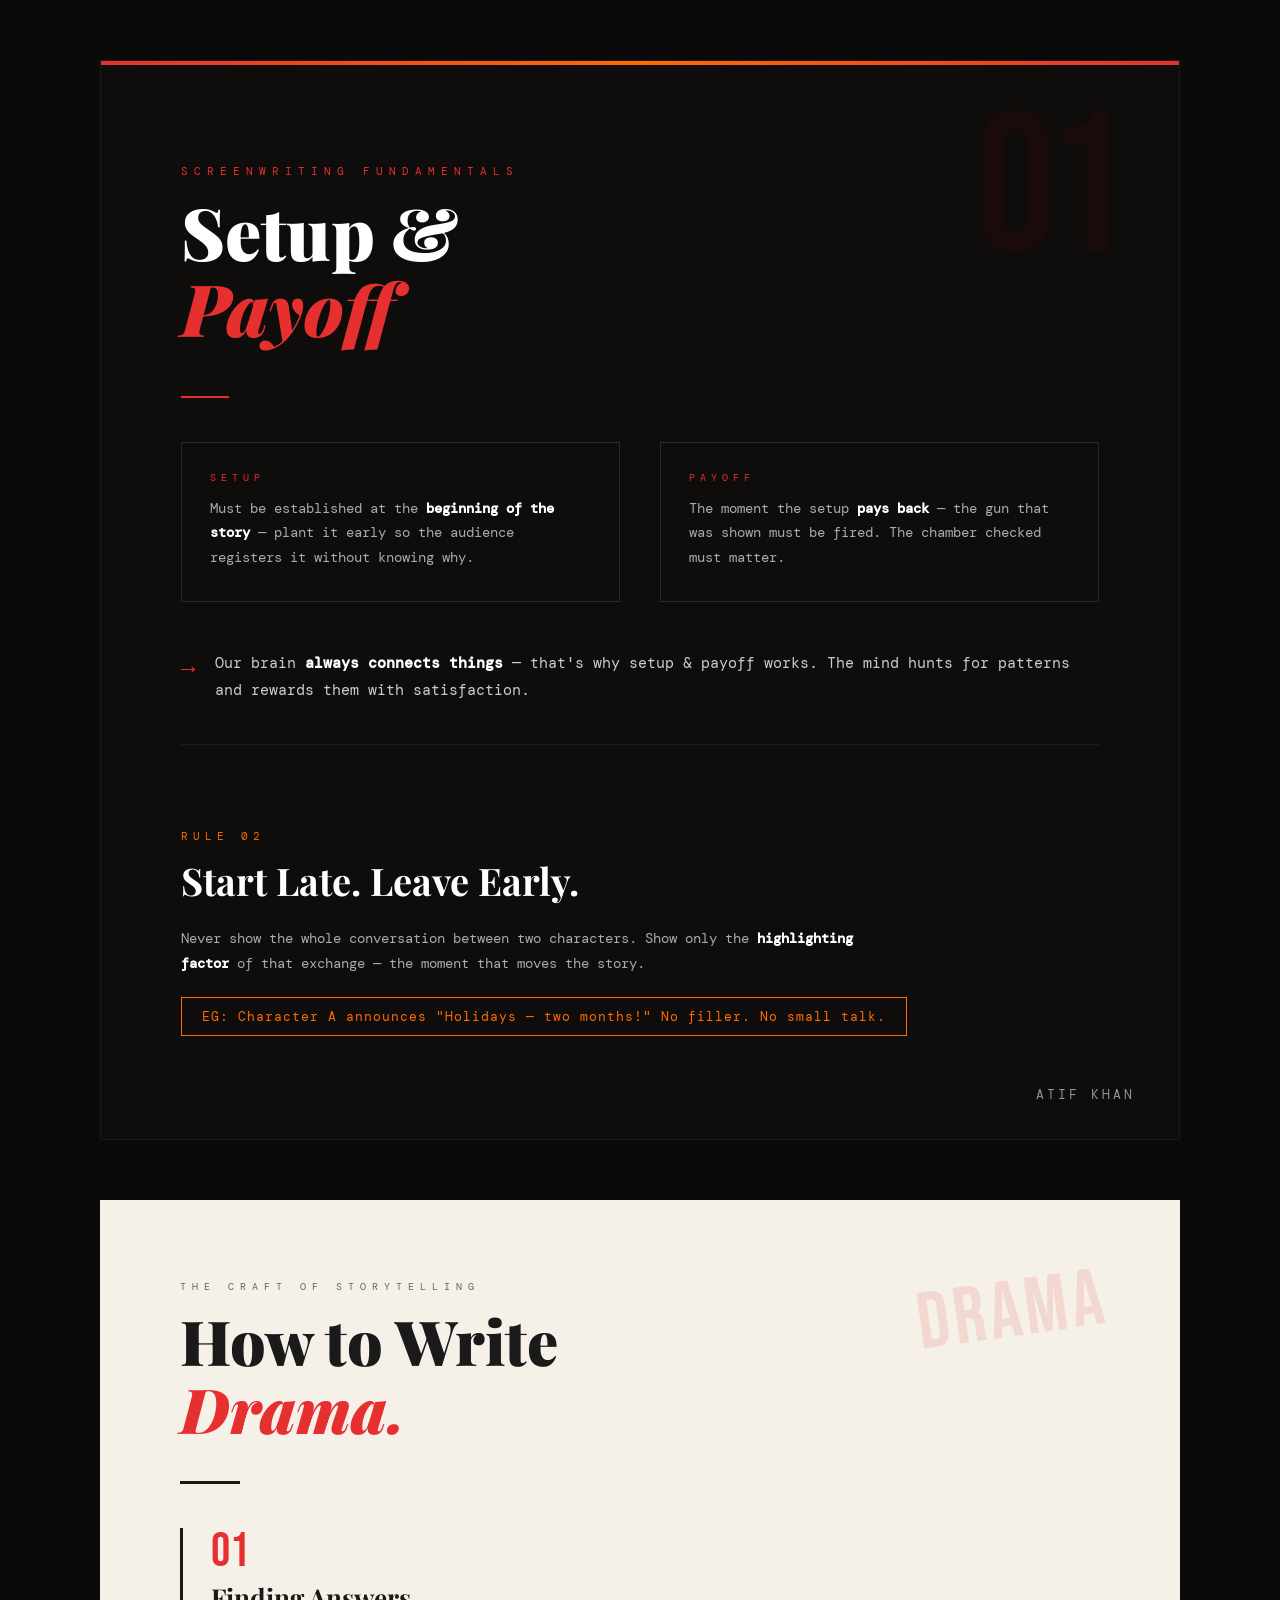
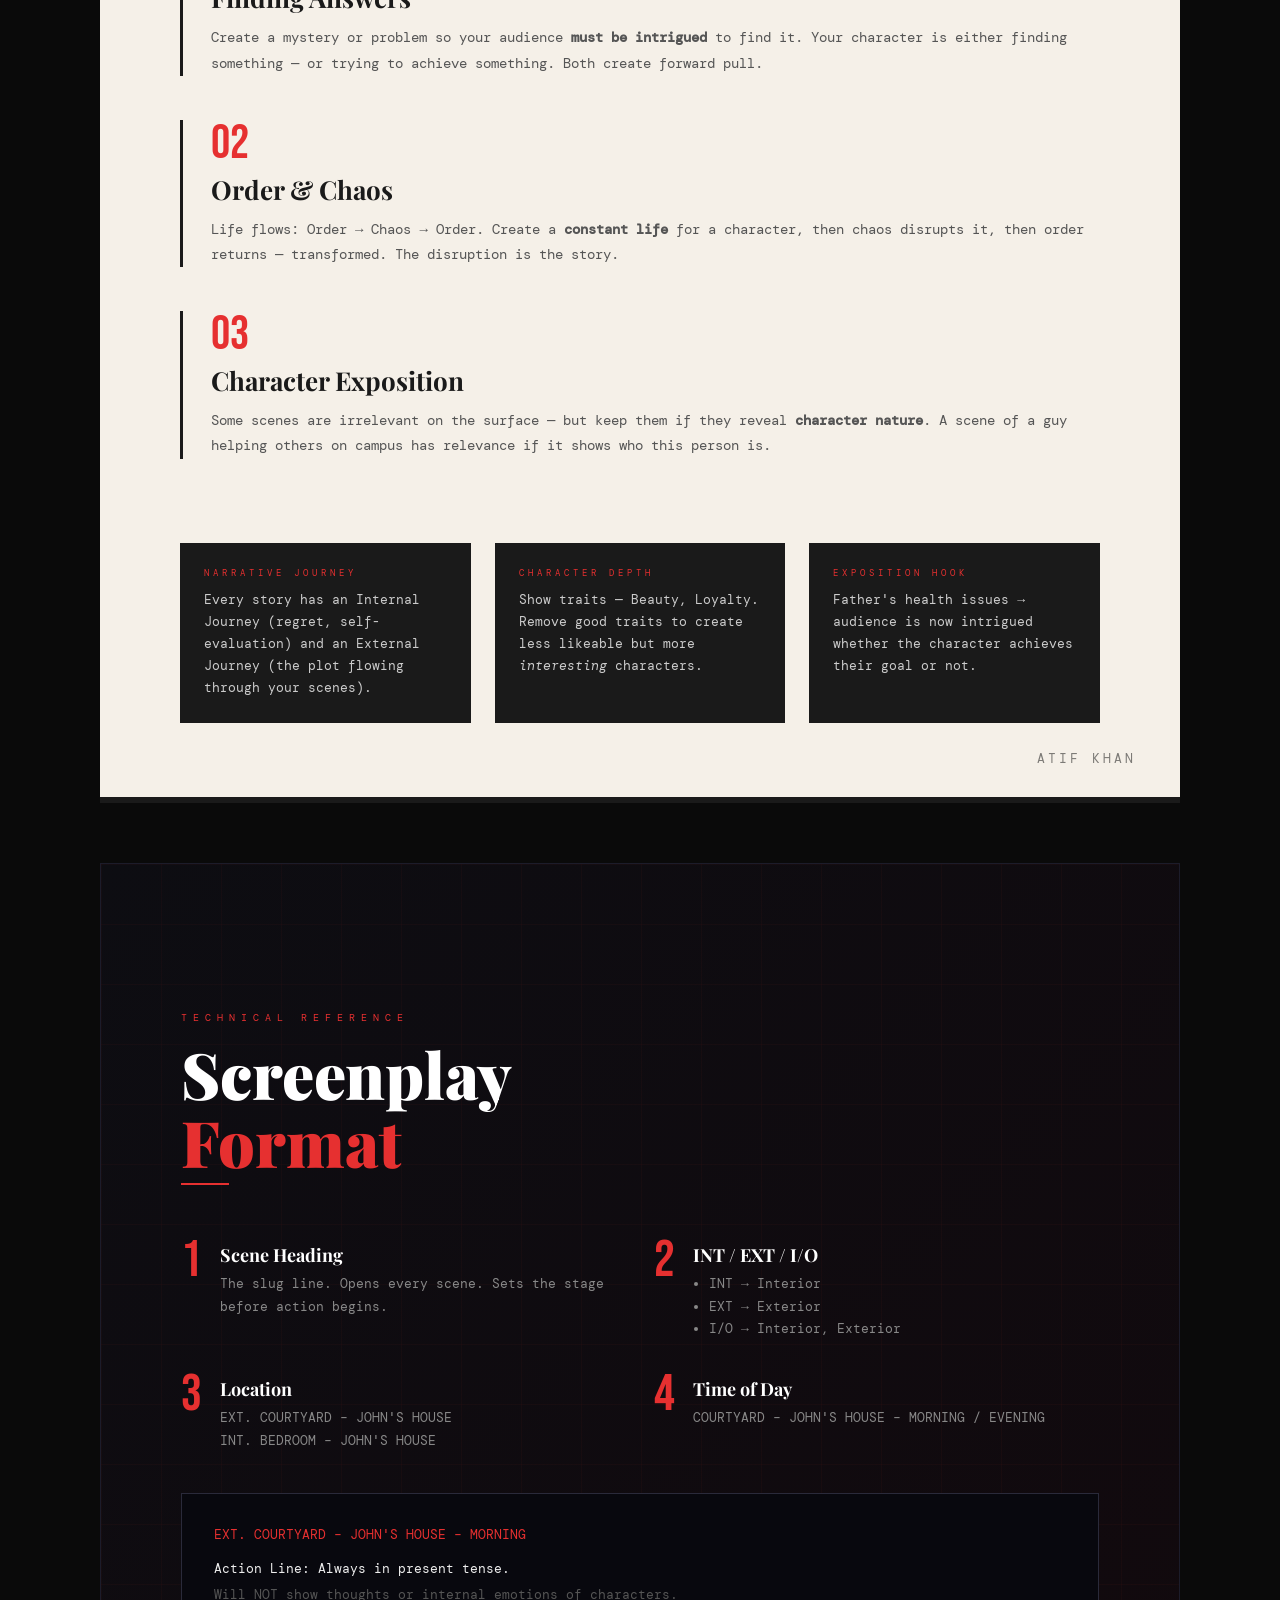
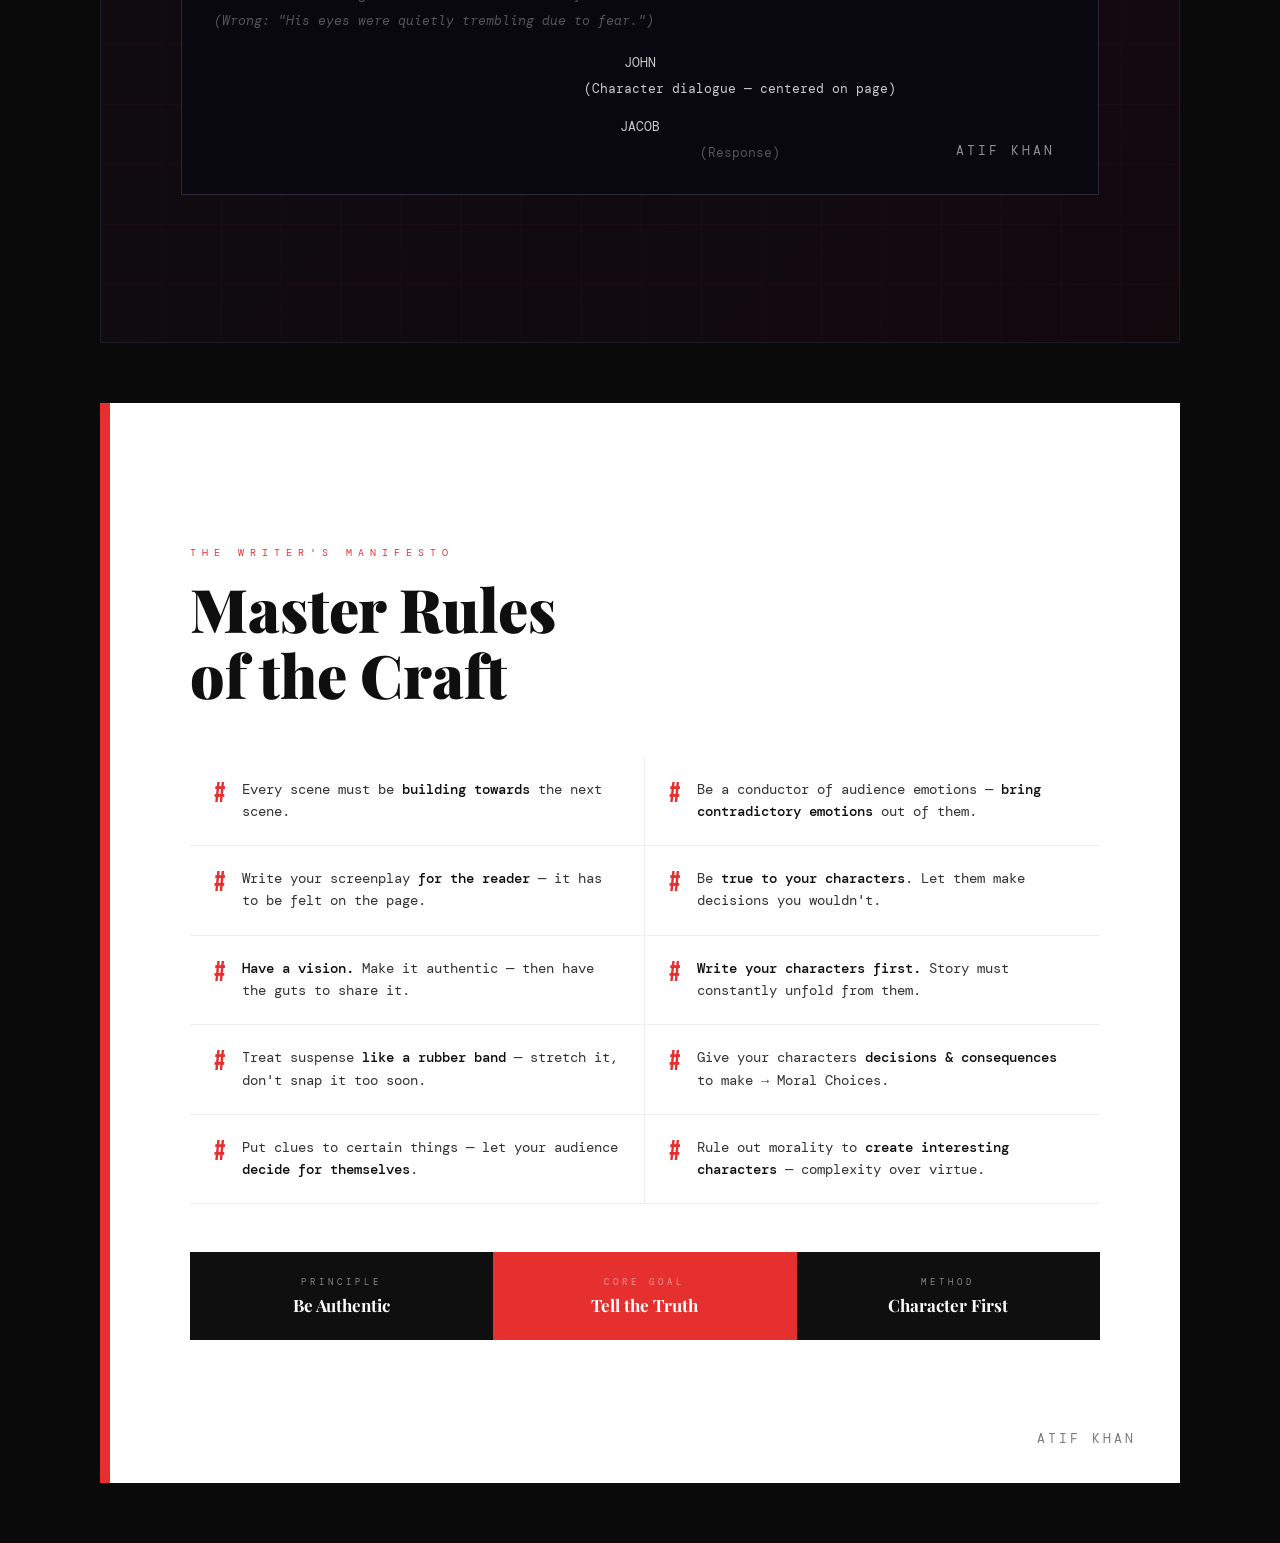
==== index.html @ 50f9d644 "storytellingnotes" ====
<!DOCTYPE html>
<html lang="en">
<head>
<meta charset="UTF-8">
<meta name="viewport" content="width=device-width, initial-scale=1.0">
<title>Screenplay Notes newone</title>
<link href="https://fonts.googleapis.com/css2?family=Playfair+Display:ital,wght@0,700;0,900;1,700&family=DM+Mono:wght@300;400;500&family=Bebas+Neue&display=swap" rel="stylesheet">
<style>
  * { margin: 0; padding: 0; box-sizing: border-box; }

  body {
    background: #0a0a0a;
    display: flex;
    flex-direction: column;
    align-items: center;
    gap: 60px;
    padding: 60px 20px;
    font-family: 'DM Mono', monospace;
  }

  /* ── CARD BASE ── */
  .card {
    width: 1080px;
    min-height: 1080px;
    position: relative;
    overflow: hidden;
    display: flex;
    flex-direction: column;
    justify-content: center;
  }

  /* ── WATERMARK ── */
  .watermark {
    position: absolute;
    bottom: 36px;
    right: 44px;
    font-family: 'DM Mono', monospace;
    font-size: 13px;
    letter-spacing: 3px;
    text-transform: uppercase;
    opacity: 0.55;
    color: #fff;
  }

  /* ════════════════════════
     CARD 1 — SETUP & PAYOFF
  ════════════════════════ */
  .card1 {
    background: #0f0c0c;
    border: 1px solid #1a1a1a;
    padding: 80px;
  }

  .card1::before {
    content: '';
    position: absolute;
    top: 0; left: 0; right: 0;
    height: 4px;
    background: linear-gradient(90deg, #e63030, #ff6b00, #e63030);
  }

  .card1 .big-num {
    font-family: 'Bebas Neue', sans-serif;
    font-size: 200px;
    line-height: 1;
    color: #1a0a0a;
    position: absolute;
    top: 30px; right: 60px;
    letter-spacing: -8px;
    user-select: none;
  }

  .card1 .label {
    font-family: 'DM Mono', monospace;
    font-size: 11px;
    letter-spacing: 6px;
    text-transform: uppercase;
    color: #e63030;
    margin-bottom: 16px;
  }

  .card1 h1 {
    font-family: 'Playfair Display', serif;
    font-size: 72px;
    font-weight: 900;
    color: #fff;
    line-height: 1.05;
    margin-bottom: 50px;
  }

  .card1 h1 span { color: #e63030; font-style: italic; }

  .divider {
    width: 48px;
    height: 2px;
    background: #e63030;
    margin-bottom: 44px;
  }

  .two-col {
    display: grid;
    grid-template-columns: 1fr 1fr;
    gap: 40px;
    margin-bottom: 48px;
  }

  .box {
    border: 1px solid #2a2a2a;
    padding: 28px 28px 32px;
    position: relative;
  }

  .box .box-label {
    font-size: 10px;
    letter-spacing: 5px;
    text-transform: uppercase;
    color: #e63030;
    margin-bottom: 12px;
  }

  .box p {
    font-size: 14px;
    line-height: 1.75;
    color: #aaa;
  }

  .rule {
    border: none;
    border-top: 1px solid #1e1e1e;
    margin: 40px 0;
  }

  .insight {
    display: flex;
    align-items: flex-start;
    gap: 20px;
  }

  .insight .arrow {
    font-size: 24px;
    color: #e63030;
    margin-top: 2px;
    flex-shrink: 0;
  }

  .insight p {
    font-size: 15px;
    line-height: 1.8;
    color: #ccc;
  }

  .insight p strong { color: #fff; }

  /* sub-rule: start late / leave early */
  .card1 .sub-rule {
    margin-top: 44px;
  }

  .card1 .sub-rule .label2 {
    font-family: 'DM Mono', monospace;
    font-size: 11px;
    letter-spacing: 5px;
    text-transform: uppercase;
    color: #ff6b00;
    margin-bottom: 12px;
  }

  .card1 .sub-rule h2 {
    font-family: 'Playfair Display', serif;
    font-size: 38px;
    font-weight: 700;
    color: #fff;
    margin-bottom: 20px;
  }

  .card1 .sub-rule p {
    font-size: 14px;
    line-height: 1.8;
    color: #aaa;
    max-width: 720px;
  }

  .card1 .example-tag {
    display: inline-block;
    margin-top: 20px;
    padding: 10px 20px;
    border: 1px solid #ff6b00;
    font-size: 13px;
    color: #ff6b00;
    letter-spacing: 1px;
  }

  /* ════════════════════════
     CARD 2 — HOW TO WRITE DRAMA
  ════════════════════════ */
  .card2 {
    background: #f5f0e8;
    padding: 80px;
  }

  .card2::after {
    content: '';
    position: absolute;
    bottom: 0; left: 0;
    width: 100%;
    height: 6px;
    background: #1a1a1a;
  }

  .card2 .stamp {
    position: absolute;
    top: 64px; right: 72px;
    font-family: 'Bebas Neue', sans-serif;
    font-size: 80px;
    color: #e63030;
    opacity: 0.12;
    letter-spacing: 4px;
    transform: rotate(-8deg);
    user-select: none;
  }

  .card2 .label {
    font-family: 'DM Mono', monospace;
    font-size: 10px;
    letter-spacing: 6px;
    text-transform: uppercase;
    color: #666;
    margin-bottom: 14px;
  }

  .card2 h1 {
    font-family: 'Playfair Display', serif;
    font-size: 62px;
    font-weight: 900;
    color: #1a1a1a;
    line-height: 1.1;
    margin-bottom: 10px;
  }

  .card2 h1 em { color: #e63030; }

  .card2 .divider2 {
    width: 60px;
    height: 3px;
    background: #1a1a1a;
    margin: 28px 0 44px;
  }

  .method-block {
    margin-bottom: 44px;
    padding-left: 28px;
    border-left: 3px solid #1a1a1a;
  }

  .method-block .num {
    font-family: 'Bebas Neue', sans-serif;
    font-size: 48px;
    color: #e63030;
    line-height: 1;
    margin-bottom: 4px;
  }

  .method-block h3 {
    font-family: 'Playfair Display', serif;
    font-size: 26px;
    font-weight: 700;
    color: #1a1a1a;
    margin-bottom: 10px;
  }

  .method-block p {
    font-size: 14px;
    line-height: 1.8;
    color: #555;
  }

  .three-grid {
    display: grid;
    grid-template-columns: 1fr 1fr 1fr;
    gap: 24px;
    margin-top: 40px;
  }

  .mini-card {
    background: #1a1a1a;
    padding: 24px;
    color: #fff;
  }

  .mini-card .mc-label {
    font-size: 9px;
    letter-spacing: 4px;
    color: #e63030;
    text-transform: uppercase;
    margin-bottom: 10px;
  }

  .mini-card p {
    font-size: 13px;
    line-height: 1.7;
    color: #ccc;
  }

  .card2 .watermark { color: #1a1a1a; }

  /* ════════════════════════
     CARD 3 — SCREENPLAY FORMAT
  ════════════════════════ */
  .card3 {
    background: linear-gradient(135deg, #0d0d12 0%, #12090d 100%);
    padding: 80px;
    border: 1px solid #1c1c2a;
  }

  .card3 .grid-bg {
    position: absolute;
    inset: 0;
    background-image:
      linear-gradient(rgba(230,48,48,0.04) 1px, transparent 1px),
      linear-gradient(90deg, rgba(230,48,48,0.04) 1px, transparent 1px);
    background-size: 60px 60px;
  }

  .card3 .content { position: relative; z-index: 1; }

  .card3 .label {
    font-size: 10px;
    letter-spacing: 6px;
    color: #e63030;
    text-transform: uppercase;
    margin-bottom: 16px;
  }

  .card3 h1 {
    font-family: 'Playfair Display', serif;
    font-size: 64px;
    font-weight: 900;
    color: #fff;
    line-height: 1.05;
    margin-bottom: 8px;
  }

  .card3 h1 span { color: #e63030; }

  .card3 .divider { margin-bottom: 50px; }

  .format-row {
    display: grid;
    grid-template-columns: 1fr 1fr;
    gap: 28px;
    margin-bottom: 28px;
  }

  .format-item {
    display: flex;
    gap: 18px;
    align-items: flex-start;
  }

  .fi-num {
    font-family: 'Bebas Neue', sans-serif;
    font-size: 52px;
    color: #e63030;
    line-height: 1;
    flex-shrink: 0;
  }

  .fi-body h4 {
    font-family: 'Playfair Display', serif;
    font-size: 18px;
    font-weight: 700;
    color: #fff;
    margin-bottom: 6px;
    margin-top: 8px;
  }

  .fi-body p, .fi-body ul {
    font-size: 13px;
    line-height: 1.75;
    color: #888;
  }

  .fi-body ul { padding-left: 16px; }

  .terminal-box {
    margin-top: 40px;
    border: 1px solid #2a2a3a;
    background: #08080e;
    padding: 28px 32px;
    font-family: 'DM Mono', monospace;
    font-size: 13px;
    color: #888;
    line-height: 2;
  }

  .terminal-box .t-red { color: #e63030; }
  .terminal-box .t-white { color: #eee; }
  .terminal-box .t-center { text-align: center; color: #ccc; }
  .terminal-box .t-indent { padding-left: 120px; }

  /* ════════════════════════
     CARD 4 — MASTER RULES
  ════════════════════════ */
  .card4 {
    background: #fff;
    padding: 80px;
    border-left: 10px solid #e63030;
  }

  .card4 .label {
    font-size: 10px;
    letter-spacing: 6px;
    color: #e63030;
    text-transform: uppercase;
    margin-bottom: 16px;
  }

  .card4 h1 {
    font-family: 'Playfair Display', serif;
    font-size: 60px;
    font-weight: 900;
    color: #0f0f0f;
    line-height: 1.1;
    margin-bottom: 50px;
  }

  .rule-list {
    display: grid;
    grid-template-columns: 1fr 1fr;
    gap: 0;
  }

  .rule-item {
    display: flex;
    align-items: flex-start;
    gap: 16px;
    padding: 22px 24px;
    border-bottom: 1px solid #eee;
    border-right: 1px solid #eee;
  }

  .rule-item:nth-child(2n) { border-right: none; }

  .rule-item .hash {
    font-family: 'Bebas Neue', sans-serif;
    font-size: 28px;
    color: #e63030;
    flex-shrink: 0;
    margin-top: -2px;
  }

  .rule-item p {
    font-size: 13.5px;
    line-height: 1.65;
    color: #333;
  }

  .rule-item p strong { color: #0f0f0f; font-weight: 500; }

  .card4 .bottom-bar {
    margin-top: 48px;
    display: flex;
    gap: 0;
  }

  .bbar-item {
    flex: 1;
    background: #0f0f0f;
    padding: 24px;
    text-align: center;
  }

  .bbar-item:nth-child(2) { background: #e63030; }

  .bbar-item .bi-label {
    font-size: 9px;
    letter-spacing: 4px;
    color: rgba(255,255,255,0.5);
    text-transform: uppercase;
    margin-bottom: 6px;
  }

  .bbar-item .bi-val {
    font-family: 'Playfair Display', serif;
    font-size: 17px;
    font-weight: 700;
    color: #fff;
  }

  .card4 .watermark { color: #0f0f0f; }
</style>
</head>
<body>

<!-- ═══════════════════════════════════ -->
<!-- CARD 1: SETUP & PAYOFF             -->
<!-- ═══════════════════════════════════ -->
<div class="card card1" id="card1">
  <div class="big-num">01</div>
  <div class="label">Screenwriting Fundamentals</div>
  <h1>Setup &amp;<br><span>Pay&shy;off</span></h1>
  <div class="divider"></div>
  <div class="two-col">
    <div class="box">
      <div class="box-label">Setup</div>
      <p>Must be established at the <strong style="color:#fff">beginning of the story</strong> — plant it early so the audience registers it without knowing why.</p>
    </div>
    <div class="box">
      <div class="box-label">Payoff</div>
      <p>The moment the setup <strong style="color:#fff">pays back</strong> — the gun that was shown must be fired. The chamber checked must matter.</p>
    </div>
  </div>
  <div class="insight">
    <div class="arrow">→</div>
    <p>Our brain <strong>always connects things</strong> — that's why setup &amp; payoff works. The mind hunts for patterns and rewards them with satisfaction.</p>
  </div>
  <hr class="rule">
  <div class="sub-rule">
    <div class="label2">Rule 02</div>
    <h2>Start Late. Leave Early.</h2>
    <p>Never show the whole conversation between two characters. Show only the <strong style="color:#fff">highlighting factor</strong> of that exchange — the moment that moves the story.</p>
    <div class="example-tag">EG: Character A announces "Holidays — two months!" No filler. No small talk.</div>
  </div>
  <div class="watermark">Atif Khan</div>
</div>

<!-- ═══════════════════════════════════ -->
<!-- CARD 2: HOW TO WRITE DRAMA         -->
<!-- ═══════════════════════════════════ -->
<div class="card card2" id="card2">
  <div class="stamp">DRAMA</div>
  <div class="label">The Craft of Storytelling</div>
  <h1>How to Write<br><em>Drama.</em></h1>
  <div class="divider2"></div>

  <div class="method-block">
    <div class="num">01</div>
    <h3>Finding Answers</h3>
    <p>Create a mystery or problem so your audience <strong>must be intrigued</strong> to find it. Your character is either finding something — or trying to achieve something. Both create forward pull.</p>
  </div>

  <div class="method-block">
    <div class="num">02</div>
    <h3>Order &amp; Chaos</h3>
    <p>Life flows: Order → Chaos → Order. Create a <strong>constant life</strong> for a character, then chaos disrupts it, then order returns — transformed. The disruption is the story.</p>
  </div>

  <div class="method-block">
    <div class="num">03</div>
    <h3>Character Exposition</h3>
    <p>Some scenes are irrelevant on the surface — but keep them if they reveal <strong>character nature</strong>. A scene of a guy helping others on campus has relevance if it shows who this person is.</p>
  </div>

  <div class="three-grid">
    <div class="mini-card">
      <div class="mc-label">Narrative Journey</div>
      <p>Every story has an Internal Journey (regret, self-evaluation) and an External Journey (the plot flowing through your scenes).</p>
    </div>
    <div class="mini-card">
      <div class="mc-label">Character Depth</div>
      <p>Show traits — Beauty, Loyalty. Remove good traits to create less likeable but more <em>interesting</em> characters.</p>
    </div>
    <div class="mini-card">
      <div class="mc-label">Exposition Hook</div>
      <p>Father's health issues → audience is now intrigued whether the character achieves their goal or not.</p>
    </div>
  </div>
  <div class="watermark" style="color:#1a1a1a">Atif Khan</div>
</div>

<!-- ═══════════════════════════════════ -->
<!-- CARD 3: SCREENPLAY FORMAT          -->
<!-- ═══════════════════════════════════ -->
<div class="card card3" id="card3">
  <div class="grid-bg"></div>
  <div class="content">
    <div class="label">Technical Reference</div>
    <h1>Screenplay<br><span>Format</span></h1>
    <div class="divider"></div>

    <div class="format-row">
      <div class="format-item">
        <div class="fi-num">1</div>
        <div class="fi-body">
          <h4>Scene Heading</h4>
          <p>The slug line. Opens every scene. Sets the stage before action begins.</p>
        </div>
      </div>
      <div class="format-item">
        <div class="fi-num">2</div>
        <div class="fi-body">
          <h4>INT / EXT / I/O</h4>
          <ul>
            <li>INT → Interior</li>
            <li>EXT → Exterior</li>
            <li>I/O → Interior, Exterior</li>
          </ul>
        </div>
      </div>
    </div>

    <div class="format-row">
      <div class="format-item">
        <div class="fi-num">3</div>
        <div class="fi-body">
          <h4>Location</h4>
          <p>EXT. COURTYARD – JOHN'S HOUSE<br>INT. BEDROOM – JOHN'S HOUSE</p>
        </div>
      </div>
      <div class="format-item">
        <div class="fi-num">4</div>
        <div class="fi-body">
          <h4>Time of Day</h4>
          <p>COURTYARD – JOHN'S HOUSE – MORNING / EVENING</p>
        </div>
      </div>
    </div>

    <div class="terminal-box">
      <div class="t-red">EXT. COURTYARD – JOHN'S HOUSE – MORNING</div>
      <div class="t-white" style="margin-top:8px">Action Line: Always in present tense.</div>
      <div style="color:#555">Will NOT show thoughts or internal emotions of characters.</div>
      <div style="color:#555; font-style:italic">(Wrong: "His eyes were quietly trembling due to fear.")</div>
      <div style="margin-top:16px" class="t-center">JOHN</div>
      <div class="t-center t-indent" style="color:#ccc; padding-left:200px">(Character dialogue — centered on page)</div>
      <div style="margin-top:12px" class="t-center">JACOB</div>
      <div class="t-center" style="color:#555; padding-left:200px">(Response)</div>
    </div>
    <div class="watermark">Atif Khan</div>
  </div>
</div>

<!-- ═══════════════════════════════════ -->
<!-- CARD 4: MASTER RULES               -->
<!-- ═══════════════════════════════════ -->
<div class="card card4" id="card4">
  <div class="label">The Writer's Manifesto</div>
  <h1>Master Rules<br>of the Craft</h1>

  <div class="rule-list">
    <div class="rule-item">
      <div class="hash">#</div>
      <p>Every scene must be <strong>building towards</strong> the next scene.</p>
    </div>
    <div class="rule-item">
      <div class="hash">#</div>
      <p>Be a conductor of audience emotions — <strong>bring contradictory emotions</strong> out of them.</p>
    </div>
    <div class="rule-item">
      <div class="hash">#</div>
      <p>Write your screenplay <strong>for the reader</strong> — it has to be felt on the page.</p>
    </div>
    <div class="rule-item">
      <div class="hash">#</div>
      <p>Be <strong>true to your characters</strong>. Let them make decisions you wouldn't.</p>
    </div>
    <div class="rule-item">
      <div class="hash">#</div>
      <p><strong>Have a vision.</strong> Make it authentic — then have the guts to share it.</p>
    </div>
    <div class="rule-item">
      <div class="hash">#</div>
      <p><strong>Write your characters first.</strong> Story must constantly unfold from them.</p>
    </div>
    <div class="rule-item">
      <div class="hash">#</div>
      <p>Treat suspense <strong>like a rubber band</strong> — stretch it, don't snap it too soon.</p>
    </div>
    <div class="rule-item">
      <div class="hash">#</div>
      <p>Give your characters <strong>decisions &amp; consequences</strong> to make → Moral Choices.</p>
    </div>
    <div class="rule-item">
      <div class="hash">#</div>
      <p>Put clues to certain things — let your audience <strong>decide for themselves</strong>.</p>
    </div>
    <div class="rule-item">
      <div class="hash">#</div>
      <p>Rule out morality to <strong>create interesting characters</strong> — complexity over virtue.</p>
    </div>
  </div>

  <div class="bottom-bar">
    <div class="bbar-item">
      <div class="bi-label">Principle</div>
      <div class="bi-val">Be Authentic</div>
    </div>
    <div class="bbar-item">
      <div class="bi-label">Core Goal</div>
      <div class="bi-val">Tell the Truth</div>
    </div>
    <div class="bbar-item">
      <div class="bi-label">Method</div>
      <div class="bi-val">Character First</div>
    </div>
  </div>

  <div class="watermark" style="color:#0f0f0f">Atif Khan</div>
</div>

</body>
</html>
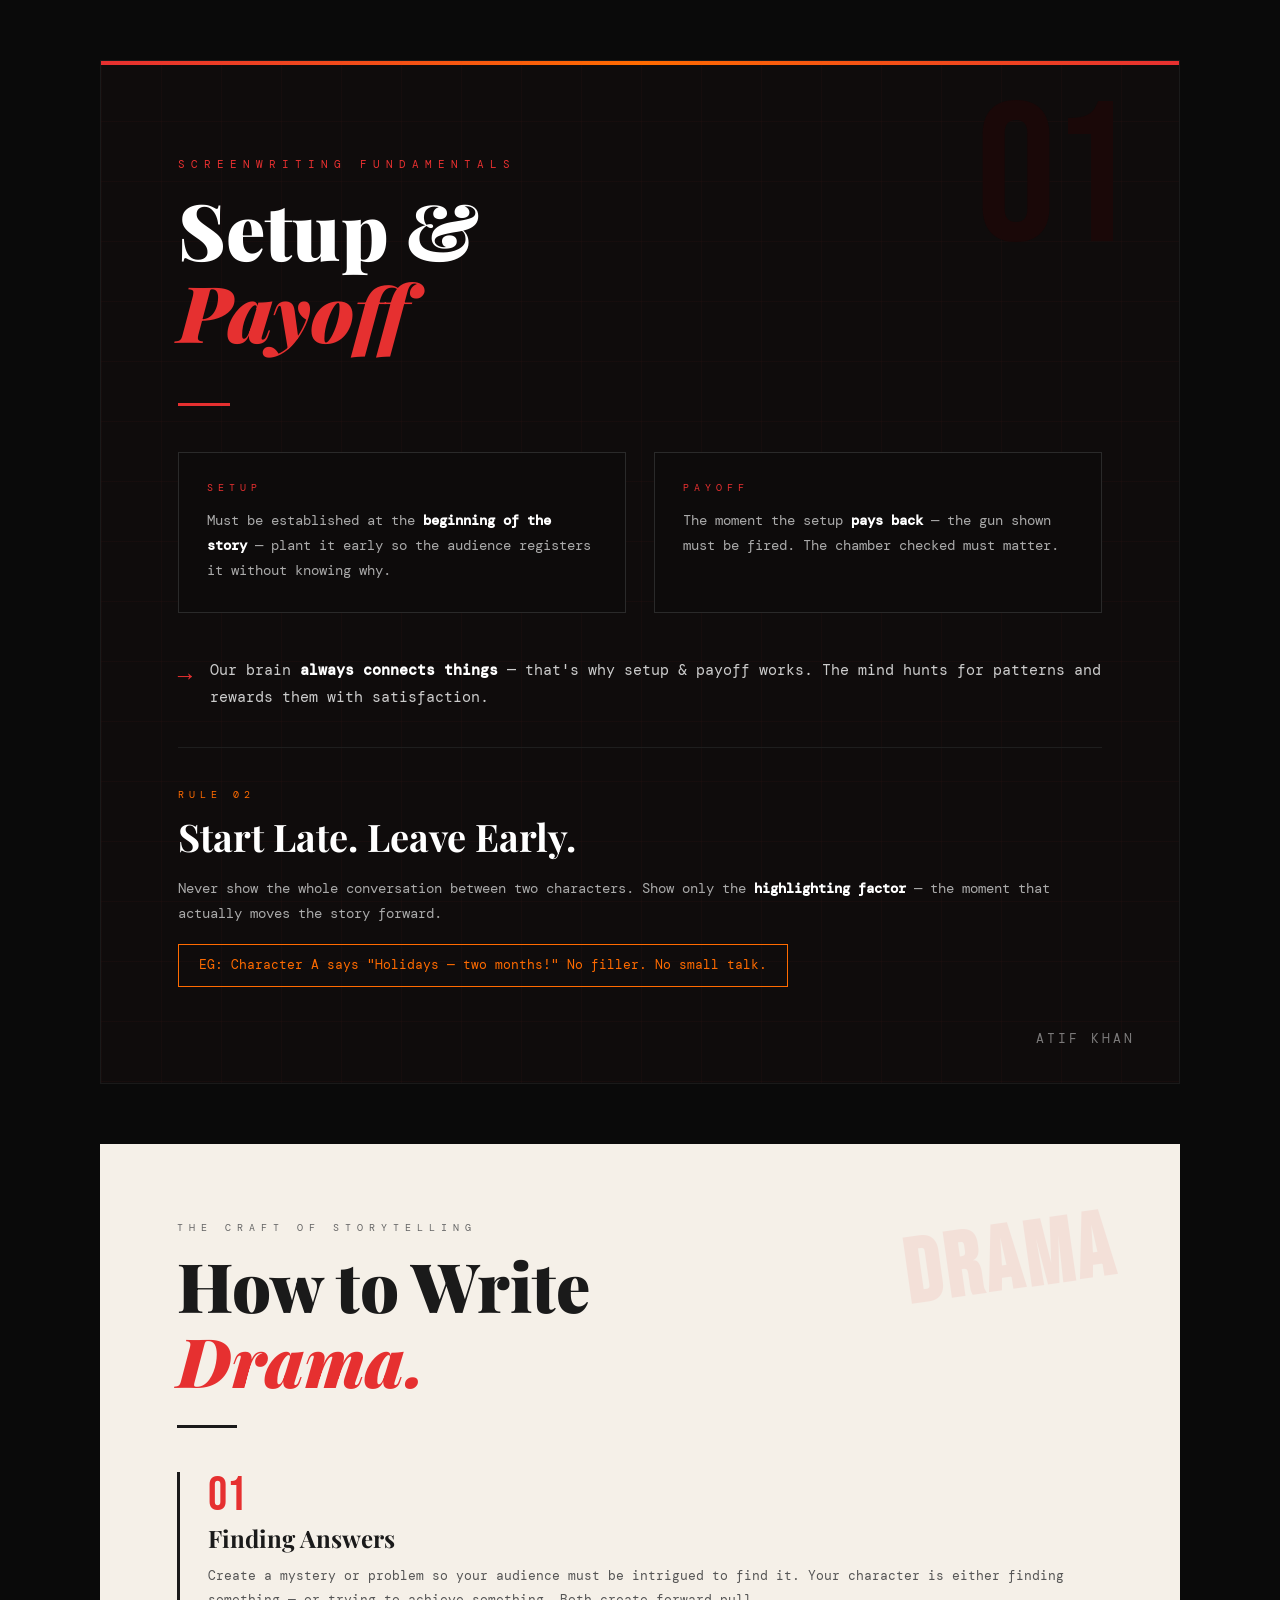
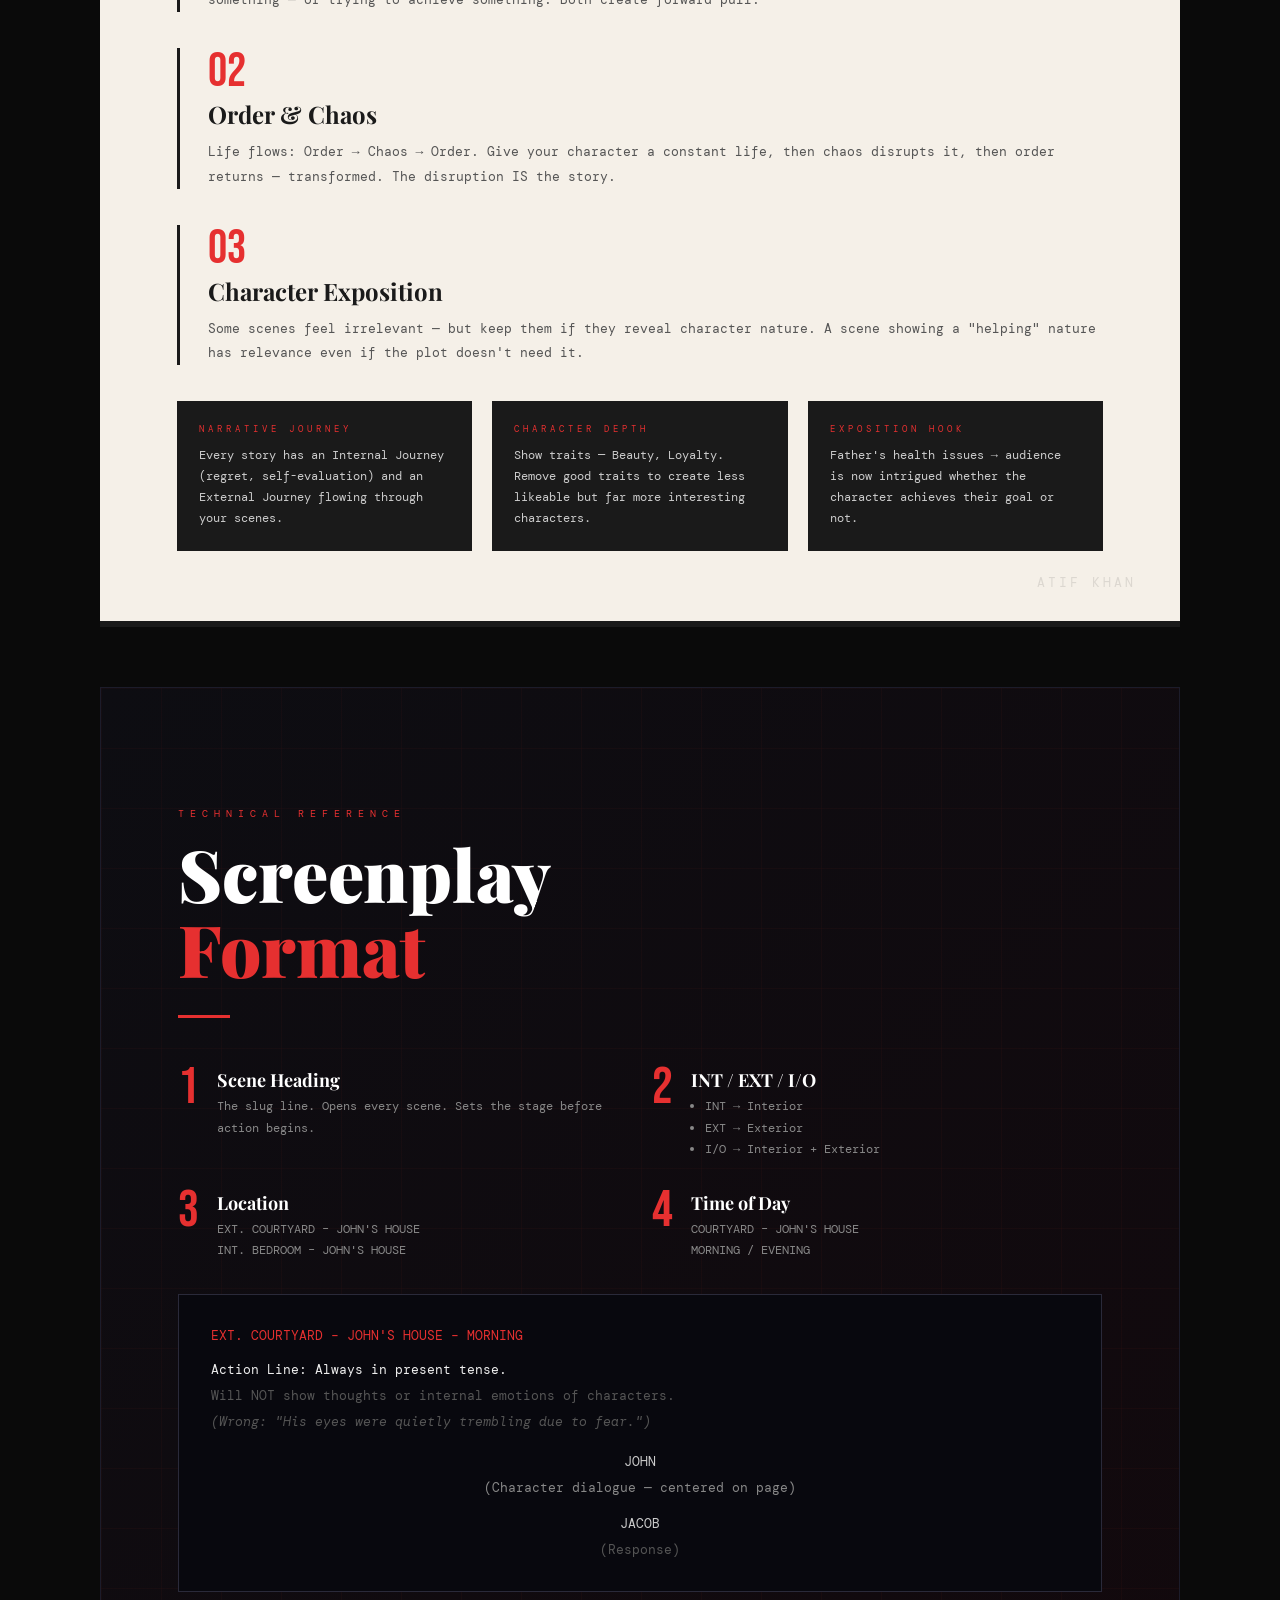
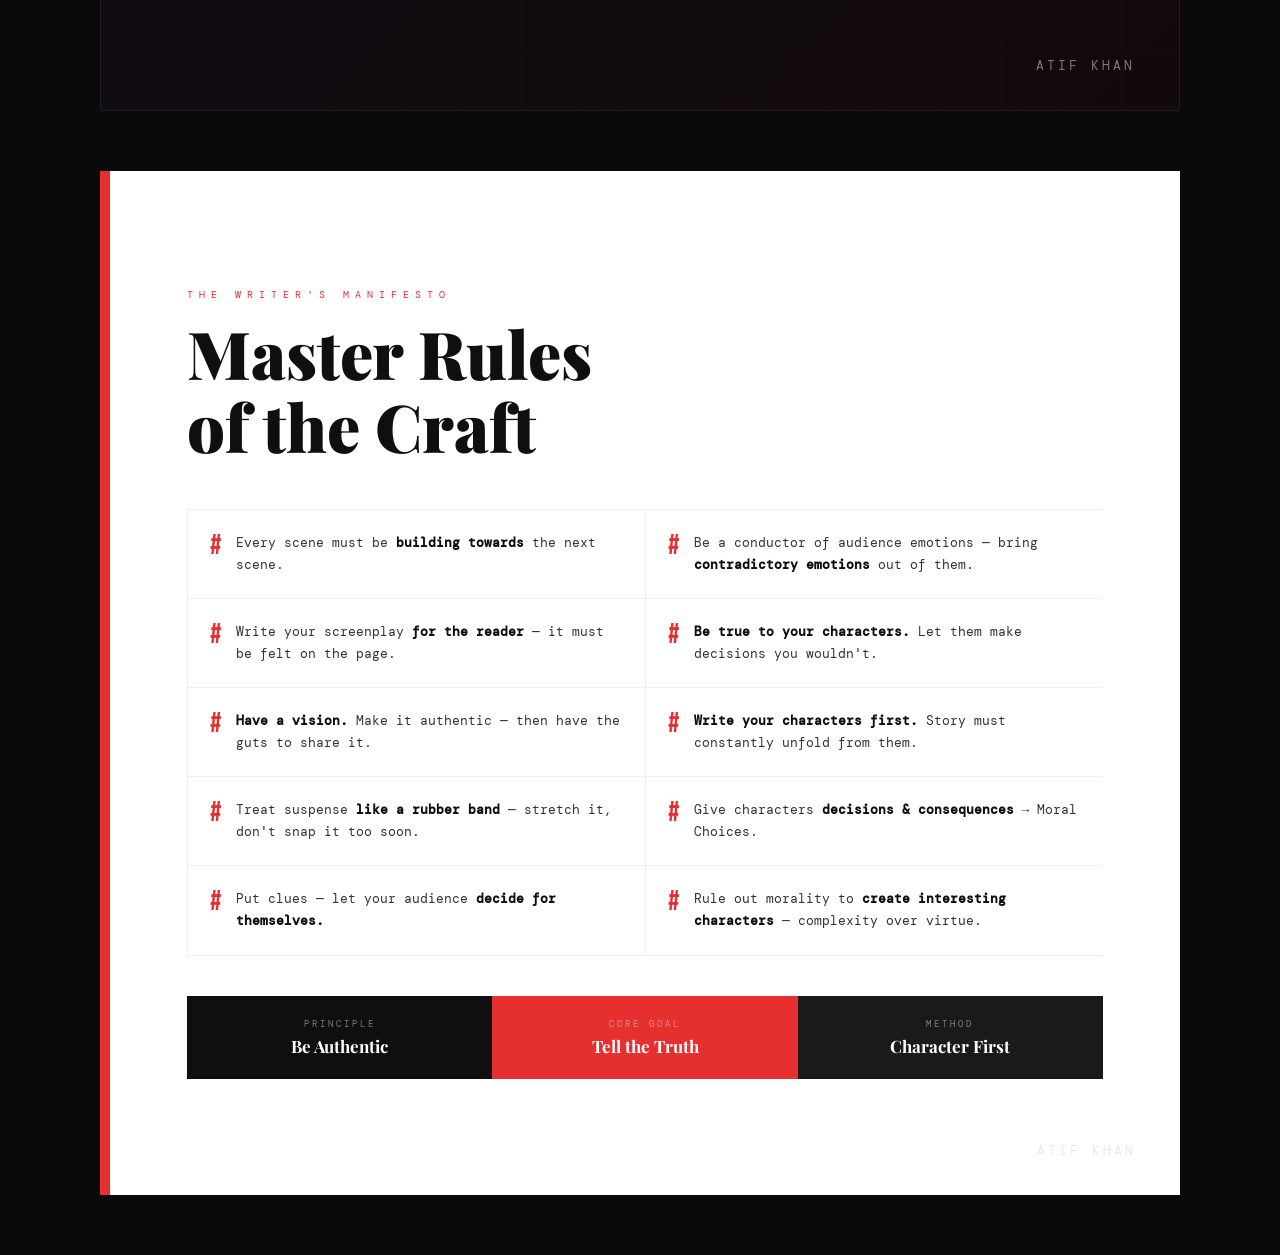
==== commit cae015af: "update storytelling page" ====
--- a/index.html
+++ b/index.html
@@ -3,25 +3,35 @@
 <head>
 <meta charset="UTF-8">
 <meta name="viewport" content="width=device-width, initial-scale=1.0">
-<title>Screenplay Notes newone</title>
+<title>Screenplay Notes — Atif Khan</title>
 <link href="https://fonts.googleapis.com/css2?family=Playfair+Display:ital,wght@0,700;0,900;1,700&family=DM+Mono:wght@300;400;500&family=Bebas+Neue&display=swap" rel="stylesheet">
 <style>
+  :root {
+    --red: #e63030;
+    --orange: #ff6b00;
+    --white: #ffffff;
+    --off-white: #f5f0e8;
+    --dark: #0f0c0c;
+    --darker: #0a0a0a;
+    --card-dark: #0d0d12;
+  }
+
   * { margin: 0; padding: 0; box-sizing: border-box; }
 
   body {
-    background: #0a0a0a;
+    background: var(--darker);
     display: flex;
     flex-direction: column;
     align-items: center;
-    gap: 60px;
-    padding: 60px 20px;
+    gap: clamp(32px, 5vw, 60px);
+    padding: clamp(24px, 5vw, 60px) clamp(16px, 4vw, 20px);
     font-family: 'DM Mono', monospace;
   }
 
   /* ── CARD BASE ── */
   .card {
-    width: 1080px;
-    min-height: 1080px;
+    width: 100%;
+    max-width: 1080px;
     position: relative;
     overflow: hidden;
     display: flex;
@@ -29,16 +39,15 @@
     justify-content: center;
   }
 
-  /* ── WATERMARK ── */
   .watermark {
     position: absolute;
-    bottom: 36px;
-    right: 44px;
-    font-family: 'DM Mono', monospace;
-    font-size: 13px;
+    bottom: clamp(16px, 3vw, 36px);
+    right: clamp(20px, 4vw, 44px);
+    font-family: 'DM Mono', monospace;
+    font-size: clamp(9px, 1.2vw, 13px);
     letter-spacing: 3px;
     text-transform: uppercase;
-    opacity: 0.55;
+    opacity: 0.45;
     color: #fff;
   }
 
@@ -46,9 +55,10 @@
      CARD 1 — SETUP & PAYOFF
   ════════════════════════ */
   .card1 {
-    background: #0f0c0c;
+    background: var(--dark);
     border: 1px solid #1a1a1a;
-    padding: 80px;
+    padding: clamp(32px, 6vw, 80px);
+    min-height: clamp(480px, 80vw, 1080px);
   }
 
   .card1::before {
@@ -56,164 +66,185 @@
     position: absolute;
     top: 0; left: 0; right: 0;
     height: 4px;
-    background: linear-gradient(90deg, #e63030, #ff6b00, #e63030);
+    background: linear-gradient(90deg, var(--red), var(--orange), var(--red));
+  }
+
+  .grid-bg {
+    position: absolute; inset: 0;
+    background-image:
+      linear-gradient(rgba(230,48,48,0.03) 1px, transparent 1px),
+      linear-gradient(90deg, rgba(230,48,48,0.03) 1px, transparent 1px);
+    background-size: clamp(40px, 6vw, 60px) clamp(40px, 6vw, 60px);
+    pointer-events: none;
   }
 
   .card1 .big-num {
     font-family: 'Bebas Neue', sans-serif;
-    font-size: 200px;
+    font-size: clamp(100px, 18vw, 200px);
     line-height: 1;
-    color: #1a0a0a;
+    color: #1a0808;
     position: absolute;
-    top: 30px; right: 60px;
-    letter-spacing: -8px;
+    top: 20px; right: clamp(16px, 4vw, 60px);
+    letter-spacing: -4px;
     user-select: none;
-  }
-
-  .card1 .label {
-    font-family: 'DM Mono', monospace;
-    font-size: 11px;
-    letter-spacing: 6px;
-    text-transform: uppercase;
-    color: #e63030;
-    margin-bottom: 16px;
+    pointer-events: none;
+  }
+
+  .content { position: relative; z-index: 1; }
+
+  .label {
+    font-family: 'DM Mono', monospace;
+    font-size: clamp(9px, 1.3vw, 11px);
+    letter-spacing: clamp(3px, 1vw, 6px);
+    text-transform: uppercase;
+    color: var(--red);
+    margin-bottom: clamp(10px, 2vw, 18px);
   }
 
   .card1 h1 {
     font-family: 'Playfair Display', serif;
-    font-size: 72px;
+    font-size: clamp(38px, 7vw, 78px);
     font-weight: 900;
     color: #fff;
     line-height: 1.05;
-    margin-bottom: 50px;
-  }
-
-  .card1 h1 span { color: #e63030; font-style: italic; }
+    margin-bottom: clamp(28px, 5vw, 50px);
+  }
+
+  .card1 h1 span { color: var(--red); font-style: italic; }
 
   .divider {
-    width: 48px;
-    height: 2px;
-    background: #e63030;
-    margin-bottom: 44px;
+    width: clamp(32px, 5vw, 52px);
+    height: 3px;
+    background: var(--red);
+    margin-bottom: clamp(28px, 5vw, 46px);
   }
 
   .two-col {
     display: grid;
     grid-template-columns: 1fr 1fr;
-    gap: 40px;
-    margin-bottom: 48px;
+    gap: clamp(14px, 3vw, 28px);
+    margin-bottom: clamp(28px, 5vw, 44px);
+  }
+
+  @media (max-width: 480px) {
+    .two-col { grid-template-columns: 1fr; }
   }
 
   .box {
     border: 1px solid #2a2a2a;
-    padding: 28px 28px 32px;
-    position: relative;
-  }
-
-  .box .box-label {
-    font-size: 10px;
-    letter-spacing: 5px;
-    text-transform: uppercase;
-    color: #e63030;
-    margin-bottom: 12px;
+    padding: clamp(16px, 3vw, 28px);
+    background: #0d0b0b;
+  }
+
+  .box-label {
+    font-family: 'DM Mono', monospace;
+    font-size: clamp(8px, 1.2vw, 10px);
+    letter-spacing: clamp(3px, 1vw, 5px);
+    color: var(--red);
+    text-transform: uppercase;
+    margin-bottom: clamp(8px, 1.5vw, 14px);
   }
 
   .box p {
-    font-size: 14px;
-    line-height: 1.75;
+    font-family: 'DM Mono', monospace;
+    font-size: clamp(11px, 1.5vw, 14px);
+    line-height: 1.8;
     color: #aaa;
   }
+
+  .box p strong { color: #fff; }
 
   .rule {
     border: none;
     border-top: 1px solid #1e1e1e;
-    margin: 40px 0;
+    margin: clamp(20px, 4vw, 36px) 0;
   }
 
   .insight {
     display: flex;
     align-items: flex-start;
-    gap: 20px;
+    gap: clamp(10px, 2vw, 18px);
   }
 
   .insight .arrow {
-    font-size: 24px;
-    color: #e63030;
+    font-size: clamp(16px, 2.5vw, 24px);
+    color: var(--red);
     margin-top: 2px;
     flex-shrink: 0;
   }
 
   .insight p {
-    font-size: 15px;
+    font-family: 'DM Mono', monospace;
+    font-size: clamp(11px, 1.5vw, 15px);
     line-height: 1.8;
     color: #ccc;
   }
 
   .insight p strong { color: #fff; }
 
-  /* sub-rule: start late / leave early */
-  .card1 .sub-rule {
-    margin-top: 44px;
-  }
-
-  .card1 .sub-rule .label2 {
-    font-family: 'DM Mono', monospace;
-    font-size: 11px;
-    letter-spacing: 5px;
-    text-transform: uppercase;
-    color: #ff6b00;
-    margin-bottom: 12px;
-  }
-
-  .card1 .sub-rule h2 {
+  .sub-rule { margin-top: clamp(24px, 4vw, 40px); }
+
+  .label2 {
+    font-family: 'DM Mono', monospace;
+    font-size: clamp(8px, 1.2vw, 10px);
+    letter-spacing: clamp(3px, 1vw, 5px);
+    color: var(--orange);
+    text-transform: uppercase;
+    margin-bottom: clamp(8px, 1.5vw, 10px);
+  }
+
+  .sub-rule h2 {
     font-family: 'Playfair Display', serif;
-    font-size: 38px;
+    font-size: clamp(22px, 4vw, 38px);
     font-weight: 700;
     color: #fff;
-    margin-bottom: 20px;
-  }
-
-  .card1 .sub-rule p {
-    font-size: 14px;
+    margin-bottom: clamp(10px, 2vw, 14px);
+  }
+
+  .sub-rule p {
+    font-family: 'DM Mono', monospace;
+    font-size: clamp(11px, 1.5vw, 14px);
     line-height: 1.8;
     color: #aaa;
-    max-width: 720px;
-  }
-
-  .card1 .example-tag {
+  }
+
+  .example-tag {
     display: inline-block;
-    margin-top: 20px;
-    padding: 10px 20px;
-    border: 1px solid #ff6b00;
-    font-size: 13px;
-    color: #ff6b00;
-    letter-spacing: 1px;
+    margin-top: clamp(12px, 2vw, 18px);
+    padding: clamp(8px, 1.5vw, 10px) clamp(14px, 2.5vw, 20px);
+    border: 1px solid var(--orange);
+    font-family: 'DM Mono', monospace;
+    font-size: clamp(10px, 1.4vw, 13px);
+    color: var(--orange);
+    line-height: 1.6;
   }
 
   /* ════════════════════════
      CARD 2 — HOW TO WRITE DRAMA
   ════════════════════════ */
   .card2 {
-    background: #f5f0e8;
-    padding: 80px;
+    background: var(--off-white);
+    padding: clamp(32px, 6vw, 80px);
+    min-height: clamp(480px, 80vw, 1080px);
   }
 
   .card2::after {
     content: '';
     position: absolute;
     bottom: 0; left: 0;
-    width: 100%;
-    height: 6px;
+    width: 100%; height: 6px;
     background: #1a1a1a;
   }
 
   .card2 .stamp {
     position: absolute;
-    top: 64px; right: 72px;
+    top: clamp(30px, 5vw, 64px);
+    right: clamp(20px, 5vw, 72px);
     font-family: 'Bebas Neue', sans-serif;
-    font-size: 80px;
-    color: #e63030;
-    opacity: 0.12;
+    font-size: clamp(48px, 9vw, 90px);
+    font-weight: 900;
+    color: var(--red);
+    opacity: 0.08;
     letter-spacing: 4px;
     transform: rotate(-8deg);
     user-select: none;
@@ -221,220 +252,237 @@
 
   .card2 .label {
     font-family: 'DM Mono', monospace;
-    font-size: 10px;
-    letter-spacing: 6px;
+    font-size: clamp(9px, 1.3vw, 10px);
+    letter-spacing: clamp(3px, 1vw, 6px);
     text-transform: uppercase;
     color: #666;
-    margin-bottom: 14px;
+    margin-bottom: clamp(10px, 2vw, 14px);
   }
 
   .card2 h1 {
     font-family: 'Playfair Display', serif;
-    font-size: 62px;
+    font-size: clamp(36px, 6.5vw, 68px);
     font-weight: 900;
     color: #1a1a1a;
     line-height: 1.1;
-    margin-bottom: 10px;
-  }
-
-  .card2 h1 em { color: #e63030; }
+  }
+
+  .card2 h1 em { color: var(--red); }
 
   .card2 .divider2 {
-    width: 60px;
+    width: clamp(40px, 6vw, 60px);
     height: 3px;
     background: #1a1a1a;
-    margin: 28px 0 44px;
+    margin: clamp(18px, 3vw, 28px) 0 clamp(28px, 5vw, 44px);
   }
 
   .method-block {
-    margin-bottom: 44px;
-    padding-left: 28px;
+    margin-bottom: clamp(22px, 4vw, 36px);
+    padding-left: clamp(16px, 3vw, 28px);
     border-left: 3px solid #1a1a1a;
   }
 
   .method-block .num {
     font-family: 'Bebas Neue', sans-serif;
-    font-size: 48px;
-    color: #e63030;
+    font-size: clamp(32px, 5vw, 48px);
+    color: var(--red);
     line-height: 1;
-    margin-bottom: 4px;
+    margin-bottom: 2px;
   }
 
   .method-block h3 {
     font-family: 'Playfair Display', serif;
-    font-size: 26px;
+    font-size: clamp(17px, 2.5vw, 24px);
     font-weight: 700;
     color: #1a1a1a;
-    margin-bottom: 10px;
+    margin-bottom: clamp(6px, 1.2vw, 10px);
   }
 
   .method-block p {
-    font-size: 14px;
-    line-height: 1.8;
+    font-family: 'DM Mono', monospace;
+    font-size: clamp(10px, 1.4vw, 13px);
+    line-height: 1.85;
     color: #555;
   }
 
   .three-grid {
     display: grid;
     grid-template-columns: 1fr 1fr 1fr;
-    gap: 24px;
-    margin-top: 40px;
+    gap: clamp(10px, 2vw, 20px);
+    margin-top: clamp(20px, 4vw, 36px);
+  }
+
+  @media (max-width: 600px) {
+    .three-grid { grid-template-columns: 1fr; }
   }
 
   .mini-card {
     background: #1a1a1a;
-    padding: 24px;
-    color: #fff;
-  }
-
-  .mini-card .mc-label {
-    font-size: 9px;
+    padding: clamp(14px, 2.5vw, 22px);
+  }
+
+  .mc-label {
+    font-family: 'DM Mono', monospace;
+    font-size: clamp(8px, 1.1vw, 9px);
     letter-spacing: 4px;
-    color: #e63030;
-    text-transform: uppercase;
-    margin-bottom: 10px;
+    color: var(--red);
+    text-transform: uppercase;
+    margin-bottom: clamp(6px, 1.2vw, 10px);
   }
 
   .mini-card p {
-    font-size: 13px;
-    line-height: 1.7;
+    font-family: 'DM Mono', monospace;
+    font-size: clamp(10px, 1.3vw, 12px);
+    line-height: 1.75;
     color: #ccc;
   }
 
-  .card2 .watermark { color: #1a1a1a; }
+  .card2 .watermark { color: rgba(26,26,26,0.25); }
 
   /* ════════════════════════
      CARD 3 — SCREENPLAY FORMAT
   ════════════════════════ */
   .card3 {
     background: linear-gradient(135deg, #0d0d12 0%, #12090d 100%);
-    padding: 80px;
+    padding: clamp(32px, 6vw, 80px);
     border: 1px solid #1c1c2a;
+    min-height: clamp(480px, 80vw, 1080px);
   }
 
   .card3 .grid-bg {
-    position: absolute;
-    inset: 0;
+    position: absolute; inset: 0;
     background-image:
       linear-gradient(rgba(230,48,48,0.04) 1px, transparent 1px),
       linear-gradient(90deg, rgba(230,48,48,0.04) 1px, transparent 1px);
-    background-size: 60px 60px;
-  }
-
-  .card3 .content { position: relative; z-index: 1; }
+    background-size: clamp(40px, 6vw, 60px) clamp(40px, 6vw, 60px);
+  }
 
   .card3 .label {
-    font-size: 10px;
-    letter-spacing: 6px;
-    color: #e63030;
-    text-transform: uppercase;
-    margin-bottom: 16px;
+    font-family: 'DM Mono', monospace;
+    font-size: clamp(9px, 1.3vw, 10px);
+    letter-spacing: clamp(3px, 1vw, 6px);
+    color: var(--red);
+    text-transform: uppercase;
+    margin-bottom: clamp(10px, 2vw, 16px);
   }
 
   .card3 h1 {
     font-family: 'Playfair Display', serif;
-    font-size: 64px;
+    font-size: clamp(38px, 7vw, 72px);
     font-weight: 900;
     color: #fff;
     line-height: 1.05;
-    margin-bottom: 8px;
-  }
-
-  .card3 h1 span { color: #e63030; }
-
-  .card3 .divider { margin-bottom: 50px; }
+  }
+
+  .card3 h1 span { color: var(--red); }
+
+  .card3 .divider {
+    width: clamp(32px, 5vw, 52px);
+    height: 3px;
+    background: var(--red);
+    margin: clamp(18px, 3vw, 28px) 0 clamp(28px, 5vw, 44px);
+  }
 
   .format-row {
     display: grid;
     grid-template-columns: 1fr 1fr;
-    gap: 28px;
-    margin-bottom: 28px;
-  }
-
-  .format-item {
-    display: flex;
-    gap: 18px;
-    align-items: flex-start;
-  }
+    gap: clamp(14px, 3vw, 24px);
+    margin-bottom: clamp(14px, 3vw, 24px);
+  }
+
+  @media (max-width: 520px) {
+    .format-row { grid-template-columns: 1fr; }
+  }
+
+  .format-item { display: flex; gap: clamp(10px, 2vw, 18px); align-items: flex-start; }
 
   .fi-num {
     font-family: 'Bebas Neue', sans-serif;
-    font-size: 52px;
-    color: #e63030;
+    font-size: clamp(36px, 6vw, 52px);
+    color: var(--red);
     line-height: 1;
     flex-shrink: 0;
   }
 
   .fi-body h4 {
     font-family: 'Playfair Display', serif;
-    font-size: 18px;
+    font-size: clamp(14px, 2vw, 18px);
     font-weight: 700;
     color: #fff;
-    margin-bottom: 6px;
-    margin-top: 8px;
+    margin-bottom: 4px;
+    margin-top: 6px;
   }
 
   .fi-body p, .fi-body ul {
-    font-size: 13px;
-    line-height: 1.75;
+    font-family: 'DM Mono', monospace;
+    font-size: clamp(10px, 1.4vw, 12px);
+    line-height: 1.8;
     color: #888;
   }
 
-  .fi-body ul { padding-left: 16px; }
+  .fi-body ul { padding-left: 14px; }
 
   .terminal-box {
-    margin-top: 40px;
+    margin-top: clamp(20px, 4vw, 32px);
     border: 1px solid #2a2a3a;
     background: #08080e;
-    padding: 28px 32px;
-    font-family: 'DM Mono', monospace;
-    font-size: 13px;
-    color: #888;
+    padding: clamp(16px, 3vw, 28px) clamp(18px, 3.5vw, 32px);
+    font-family: 'DM Mono', monospace;
+    font-size: clamp(10px, 1.4vw, 13px);
+    color: #777;
     line-height: 2;
   }
 
-  .terminal-box .t-red { color: #e63030; }
-  .terminal-box .t-white { color: #eee; }
-  .terminal-box .t-center { text-align: center; color: #ccc; }
-  .terminal-box .t-indent { padding-left: 120px; }
+  .t-red { color: var(--red); }
+  .t-white { color: #eee; }
+  .t-center { text-align: center; }
 
   /* ════════════════════════
      CARD 4 — MASTER RULES
   ════════════════════════ */
   .card4 {
     background: #fff;
-    padding: 80px;
-    border-left: 10px solid #e63030;
+    padding: clamp(32px, 6vw, 80px);
+    border-left: clamp(5px, 1vw, 10px) solid var(--red);
+    min-height: clamp(480px, 80vw, 1080px);
   }
 
   .card4 .label {
-    font-size: 10px;
-    letter-spacing: 6px;
-    color: #e63030;
-    text-transform: uppercase;
-    margin-bottom: 16px;
+    font-family: 'DM Mono', monospace;
+    font-size: clamp(9px, 1.3vw, 10px);
+    letter-spacing: clamp(3px, 1vw, 6px);
+    color: var(--red);
+    text-transform: uppercase;
+    margin-bottom: clamp(10px, 2vw, 16px);
   }
 
   .card4 h1 {
     font-family: 'Playfair Display', serif;
-    font-size: 60px;
+    font-size: clamp(34px, 6vw, 66px);
     font-weight: 900;
     color: #0f0f0f;
     line-height: 1.1;
-    margin-bottom: 50px;
+    margin-bottom: clamp(24px, 5vw, 46px);
   }
 
   .rule-list {
     display: grid;
     grid-template-columns: 1fr 1fr;
     gap: 0;
+    border-top: 1px solid #eee;
+    border-left: 1px solid #eee;
+  }
+
+  @media (max-width: 500px) {
+    .rule-list { grid-template-columns: 1fr; }
+    .rule-item { border-right: 1px solid #eee !important; }
   }
 
   .rule-item {
     display: flex;
     align-items: flex-start;
-    gap: 16px;
-    padding: 22px 24px;
+    gap: clamp(10px, 2vw, 14px);
+    padding: clamp(14px, 2.5vw, 22px) clamp(14px, 2.5vw, 22px);
     border-bottom: 1px solid #eee;
     border-right: 1px solid #eee;
   }
@@ -443,141 +491,137 @@
 
   .rule-item .hash {
     font-family: 'Bebas Neue', sans-serif;
-    font-size: 28px;
-    color: #e63030;
+    font-size: clamp(20px, 3vw, 28px);
+    color: var(--red);
     flex-shrink: 0;
-    margin-top: -2px;
+    line-height: 1;
   }
 
   .rule-item p {
-    font-size: 13.5px;
-    line-height: 1.65;
+    font-family: 'DM Mono', monospace;
+    font-size: clamp(10px, 1.4vw, 13px);
+    line-height: 1.7;
     color: #333;
   }
 
-  .rule-item p strong { color: #0f0f0f; font-weight: 500; }
-
-  .card4 .bottom-bar {
-    margin-top: 48px;
+  .rule-item p strong { color: #0f0f0f; font-weight: 600; }
+
+  .bottom-bar {
+    margin-top: clamp(24px, 5vw, 40px);
     display: flex;
-    gap: 0;
   }
 
   .bbar-item {
     flex: 1;
-    background: #0f0f0f;
-    padding: 24px;
+    padding: clamp(14px, 3vw, 22px);
     text-align: center;
   }
 
-  .bbar-item:nth-child(2) { background: #e63030; }
-
-  .bbar-item .bi-label {
-    font-size: 9px;
-    letter-spacing: 4px;
-    color: rgba(255,255,255,0.5);
-    text-transform: uppercase;
-    margin-bottom: 6px;
-  }
-
-  .bbar-item .bi-val {
+  .bbar-item:nth-child(1) { background: #0f0f0f; }
+  .bbar-item:nth-child(2) { background: var(--red); }
+  .bbar-item:nth-child(3) { background: #1a1a1a; }
+
+  .bi-label {
+    font-family: 'DM Mono', monospace;
+    font-size: clamp(7px, 1.1vw, 9px);
+    letter-spacing: 3px;
+    color: rgba(255,255,255,0.45);
+    text-transform: uppercase;
+    margin-bottom: 5px;
+  }
+
+  .bi-val {
     font-family: 'Playfair Display', serif;
-    font-size: 17px;
+    font-size: clamp(12px, 1.8vw, 17px);
     font-weight: 700;
     color: #fff;
   }
 
-  .card4 .watermark { color: #0f0f0f; }
+  .card4 .watermark { color: rgba(15,15,15,0.2); }
 </style>
 </head>
 <body>
 
-<!-- ═══════════════════════════════════ -->
-<!-- CARD 1: SETUP & PAYOFF             -->
-<!-- ═══════════════════════════════════ -->
-<div class="card card1" id="card1">
+<!-- CARD 1: SETUP & PAYOFF -->
+<div class="card card1">
+  <div class="grid-bg"></div>
   <div class="big-num">01</div>
-  <div class="label">Screenwriting Fundamentals</div>
-  <h1>Setup &amp;<br><span>Pay&shy;off</span></h1>
-  <div class="divider"></div>
-  <div class="two-col">
-    <div class="box">
-      <div class="box-label">Setup</div>
-      <p>Must be established at the <strong style="color:#fff">beginning of the story</strong> — plant it early so the audience registers it without knowing why.</p>
-    </div>
-    <div class="box">
-      <div class="box-label">Payoff</div>
-      <p>The moment the setup <strong style="color:#fff">pays back</strong> — the gun that was shown must be fired. The chamber checked must matter.</p>
-    </div>
-  </div>
-  <div class="insight">
-    <div class="arrow">→</div>
-    <p>Our brain <strong>always connects things</strong> — that's why setup &amp; payoff works. The mind hunts for patterns and rewards them with satisfaction.</p>
-  </div>
-  <hr class="rule">
-  <div class="sub-rule">
-    <div class="label2">Rule 02</div>
-    <h2>Start Late. Leave Early.</h2>
-    <p>Never show the whole conversation between two characters. Show only the <strong style="color:#fff">highlighting factor</strong> of that exchange — the moment that moves the story.</p>
-    <div class="example-tag">EG: Character A announces "Holidays — two months!" No filler. No small talk.</div>
+  <div class="content">
+    <div class="label">Screenwriting Fundamentals</div>
+    <h1>Setup &amp;<br><span>Payoff</span></h1>
+    <div class="divider"></div>
+    <div class="two-col">
+      <div class="box">
+        <div class="box-label">Setup</div>
+        <p>Must be established at the <strong>beginning of the story</strong> — plant it early so the audience registers it without knowing why.</p>
+      </div>
+      <div class="box">
+        <div class="box-label">Payoff</div>
+        <p>The moment the setup <strong>pays back</strong> — the gun shown must be fired. The chamber checked must matter.</p>
+      </div>
+    </div>
+    <div class="insight">
+      <div class="arrow">→</div>
+      <p>Our brain <strong>always connects things</strong> — that's why setup &amp; payoff works. The mind hunts for patterns and rewards them with satisfaction.</p>
+    </div>
+    <hr class="rule">
+    <div class="sub-rule">
+      <div class="label2">Rule 02</div>
+      <h2>Start Late. Leave Early.</h2>
+      <p>Never show the whole conversation between two characters. Show only the <strong style="color:#fff">highlighting factor</strong> — the moment that actually moves the story forward.</p>
+      <div class="example-tag">EG: Character A says "Holidays — two months!" No filler. No small talk.</div>
+    </div>
   </div>
   <div class="watermark">Atif Khan</div>
 </div>
 
-<!-- ═══════════════════════════════════ -->
-<!-- CARD 2: HOW TO WRITE DRAMA         -->
-<!-- ═══════════════════════════════════ -->
-<div class="card card2" id="card2">
+<!-- CARD 2: HOW TO WRITE DRAMA -->
+<div class="card card2">
   <div class="stamp">DRAMA</div>
-  <div class="label">The Craft of Storytelling</div>
-  <h1>How to Write<br><em>Drama.</em></h1>
-  <div class="divider2"></div>
-
-  <div class="method-block">
-    <div class="num">01</div>
-    <h3>Finding Answers</h3>
-    <p>Create a mystery or problem so your audience <strong>must be intrigued</strong> to find it. Your character is either finding something — or trying to achieve something. Both create forward pull.</p>
+  <div class="content">
+    <div class="label">The Craft of Storytelling</div>
+    <h1>How to Write<br><em>Drama.</em></h1>
+    <div class="divider2"></div>
+    <div class="method-block">
+      <div class="num">01</div>
+      <h3>Finding Answers</h3>
+      <p>Create a mystery or problem so your audience must be intrigued to find it. Your character is either finding something — or trying to achieve something. Both create forward pull.</p>
+    </div>
+    <div class="method-block">
+      <div class="num">02</div>
+      <h3>Order &amp; Chaos</h3>
+      <p>Life flows: Order → Chaos → Order. Give your character a constant life, then chaos disrupts it, then order returns — transformed. The disruption IS the story.</p>
+    </div>
+    <div class="method-block">
+      <div class="num">03</div>
+      <h3>Character Exposition</h3>
+      <p>Some scenes feel irrelevant — but keep them if they reveal character nature. A scene showing a "helping" nature has relevance even if the plot doesn't need it.</p>
+    </div>
+    <div class="three-grid">
+      <div class="mini-card">
+        <div class="mc-label">Narrative Journey</div>
+        <p>Every story has an Internal Journey (regret, self-evaluation) and an External Journey flowing through your scenes.</p>
+      </div>
+      <div class="mini-card">
+        <div class="mc-label">Character Depth</div>
+        <p>Show traits — Beauty, Loyalty. Remove good traits to create less likeable but far more interesting characters.</p>
+      </div>
+      <div class="mini-card">
+        <div class="mc-label">Exposition Hook</div>
+        <p>Father's health issues → audience is now intrigued whether the character achieves their goal or not.</p>
+      </div>
+    </div>
   </div>
-
-  <div class="method-block">
-    <div class="num">02</div>
-    <h3>Order &amp; Chaos</h3>
-    <p>Life flows: Order → Chaos → Order. Create a <strong>constant life</strong> for a character, then chaos disrupts it, then order returns — transformed. The disruption is the story.</p>
-  </div>
-
-  <div class="method-block">
-    <div class="num">03</div>
-    <h3>Character Exposition</h3>
-    <p>Some scenes are irrelevant on the surface — but keep them if they reveal <strong>character nature</strong>. A scene of a guy helping others on campus has relevance if it shows who this person is.</p>
-  </div>
-
-  <div class="three-grid">
-    <div class="mini-card">
-      <div class="mc-label">Narrative Journey</div>
-      <p>Every story has an Internal Journey (regret, self-evaluation) and an External Journey (the plot flowing through your scenes).</p>
-    </div>
-    <div class="mini-card">
-      <div class="mc-label">Character Depth</div>
-      <p>Show traits — Beauty, Loyalty. Remove good traits to create less likeable but more <em>interesting</em> characters.</p>
-    </div>
-    <div class="mini-card">
-      <div class="mc-label">Exposition Hook</div>
-      <p>Father's health issues → audience is now intrigued whether the character achieves their goal or not.</p>
-    </div>
-  </div>
-  <div class="watermark" style="color:#1a1a1a">Atif Khan</div>
+  <div class="watermark">Atif Khan</div>
 </div>
 
-<!-- ═══════════════════════════════════ -->
-<!-- CARD 3: SCREENPLAY FORMAT          -->
-<!-- ═══════════════════════════════════ -->
-<div class="card card3" id="card3">
+<!-- CARD 3: SCREENPLAY FORMAT -->
+<div class="card card3">
   <div class="grid-bg"></div>
   <div class="content">
     <div class="label">Technical Reference</div>
     <h1>Screenplay<br><span>Format</span></h1>
     <div class="divider"></div>
-
     <div class="format-row">
       <div class="format-item">
         <div class="fi-num">1</div>
@@ -593,12 +637,11 @@
           <ul>
             <li>INT → Interior</li>
             <li>EXT → Exterior</li>
-            <li>I/O → Interior, Exterior</li>
+            <li>I/O → Interior + Exterior</li>
           </ul>
         </div>
       </div>
     </div>
-
     <div class="format-row">
       <div class="format-item">
         <div class="fi-num">3</div>
@@ -611,32 +654,28 @@
         <div class="fi-num">4</div>
         <div class="fi-body">
           <h4>Time of Day</h4>
-          <p>COURTYARD – JOHN'S HOUSE – MORNING / EVENING</p>
+          <p>COURTYARD – JOHN'S HOUSE<br>MORNING / EVENING</p>
         </div>
       </div>
     </div>
-
     <div class="terminal-box">
       <div class="t-red">EXT. COURTYARD – JOHN'S HOUSE – MORNING</div>
       <div class="t-white" style="margin-top:8px">Action Line: Always in present tense.</div>
       <div style="color:#555">Will NOT show thoughts or internal emotions of characters.</div>
       <div style="color:#555; font-style:italic">(Wrong: "His eyes were quietly trembling due to fear.")</div>
-      <div style="margin-top:16px" class="t-center">JOHN</div>
-      <div class="t-center t-indent" style="color:#ccc; padding-left:200px">(Character dialogue — centered on page)</div>
-      <div style="margin-top:12px" class="t-center">JACOB</div>
-      <div class="t-center" style="color:#555; padding-left:200px">(Response)</div>
-    </div>
-    <div class="watermark">Atif Khan</div>
+      <div style="margin-top:14px; text-align:center; color:#ccc;">JOHN</div>
+      <div style="text-align:center; color:#888;">(Character dialogue — centered on page)</div>
+      <div style="margin-top:10px; text-align:center; color:#ccc;">JACOB</div>
+      <div style="text-align:center; color:#555;">(Response)</div>
+    </div>
   </div>
+  <div class="watermark">Atif Khan</div>
 </div>
 
-<!-- ═══════════════════════════════════ -->
-<!-- CARD 4: MASTER RULES               -->
-<!-- ═══════════════════════════════════ -->
-<div class="card card4" id="card4">
+<!-- CARD 4: MASTER RULES -->
+<div class="card card4">
   <div class="label">The Writer's Manifesto</div>
   <h1>Master Rules<br>of the Craft</h1>
-
   <div class="rule-list">
     <div class="rule-item">
       <div class="hash">#</div>
@@ -644,15 +683,15 @@
     </div>
     <div class="rule-item">
       <div class="hash">#</div>
-      <p>Be a conductor of audience emotions — <strong>bring contradictory emotions</strong> out of them.</p>
-    </div>
-    <div class="rule-item">
-      <div class="hash">#</div>
-      <p>Write your screenplay <strong>for the reader</strong> — it has to be felt on the page.</p>
-    </div>
-    <div class="rule-item">
-      <div class="hash">#</div>
-      <p>Be <strong>true to your characters</strong>. Let them make decisions you wouldn't.</p>
+      <p>Be a conductor of audience emotions — bring <strong>contradictory emotions</strong> out of them.</p>
+    </div>
+    <div class="rule-item">
+      <div class="hash">#</div>
+      <p>Write your screenplay <strong>for the reader</strong> — it must be felt on the page.</p>
+    </div>
+    <div class="rule-item">
+      <div class="hash">#</div>
+      <p><strong>Be true to your characters.</strong> Let them make decisions you wouldn't.</p>
     </div>
     <div class="rule-item">
       <div class="hash">#</div>
@@ -668,18 +707,17 @@
     </div>
     <div class="rule-item">
       <div class="hash">#</div>
-      <p>Give your characters <strong>decisions &amp; consequences</strong> to make → Moral Choices.</p>
-    </div>
-    <div class="rule-item">
-      <div class="hash">#</div>
-      <p>Put clues to certain things — let your audience <strong>decide for themselves</strong>.</p>
+      <p>Give characters <strong>decisions &amp; consequences</strong> → Moral Choices.</p>
+    </div>
+    <div class="rule-item">
+      <div class="hash">#</div>
+      <p>Put clues — let your audience <strong>decide for themselves.</strong></p>
     </div>
     <div class="rule-item">
       <div class="hash">#</div>
       <p>Rule out morality to <strong>create interesting characters</strong> — complexity over virtue.</p>
     </div>
   </div>
-
   <div class="bottom-bar">
     <div class="bbar-item">
       <div class="bi-label">Principle</div>
@@ -694,8 +732,7 @@
       <div class="bi-val">Character First</div>
     </div>
   </div>
-
-  <div class="watermark" style="color:#0f0f0f">Atif Khan</div>
+  <div class="watermark">Atif Khan</div>
 </div>
 
 </body>
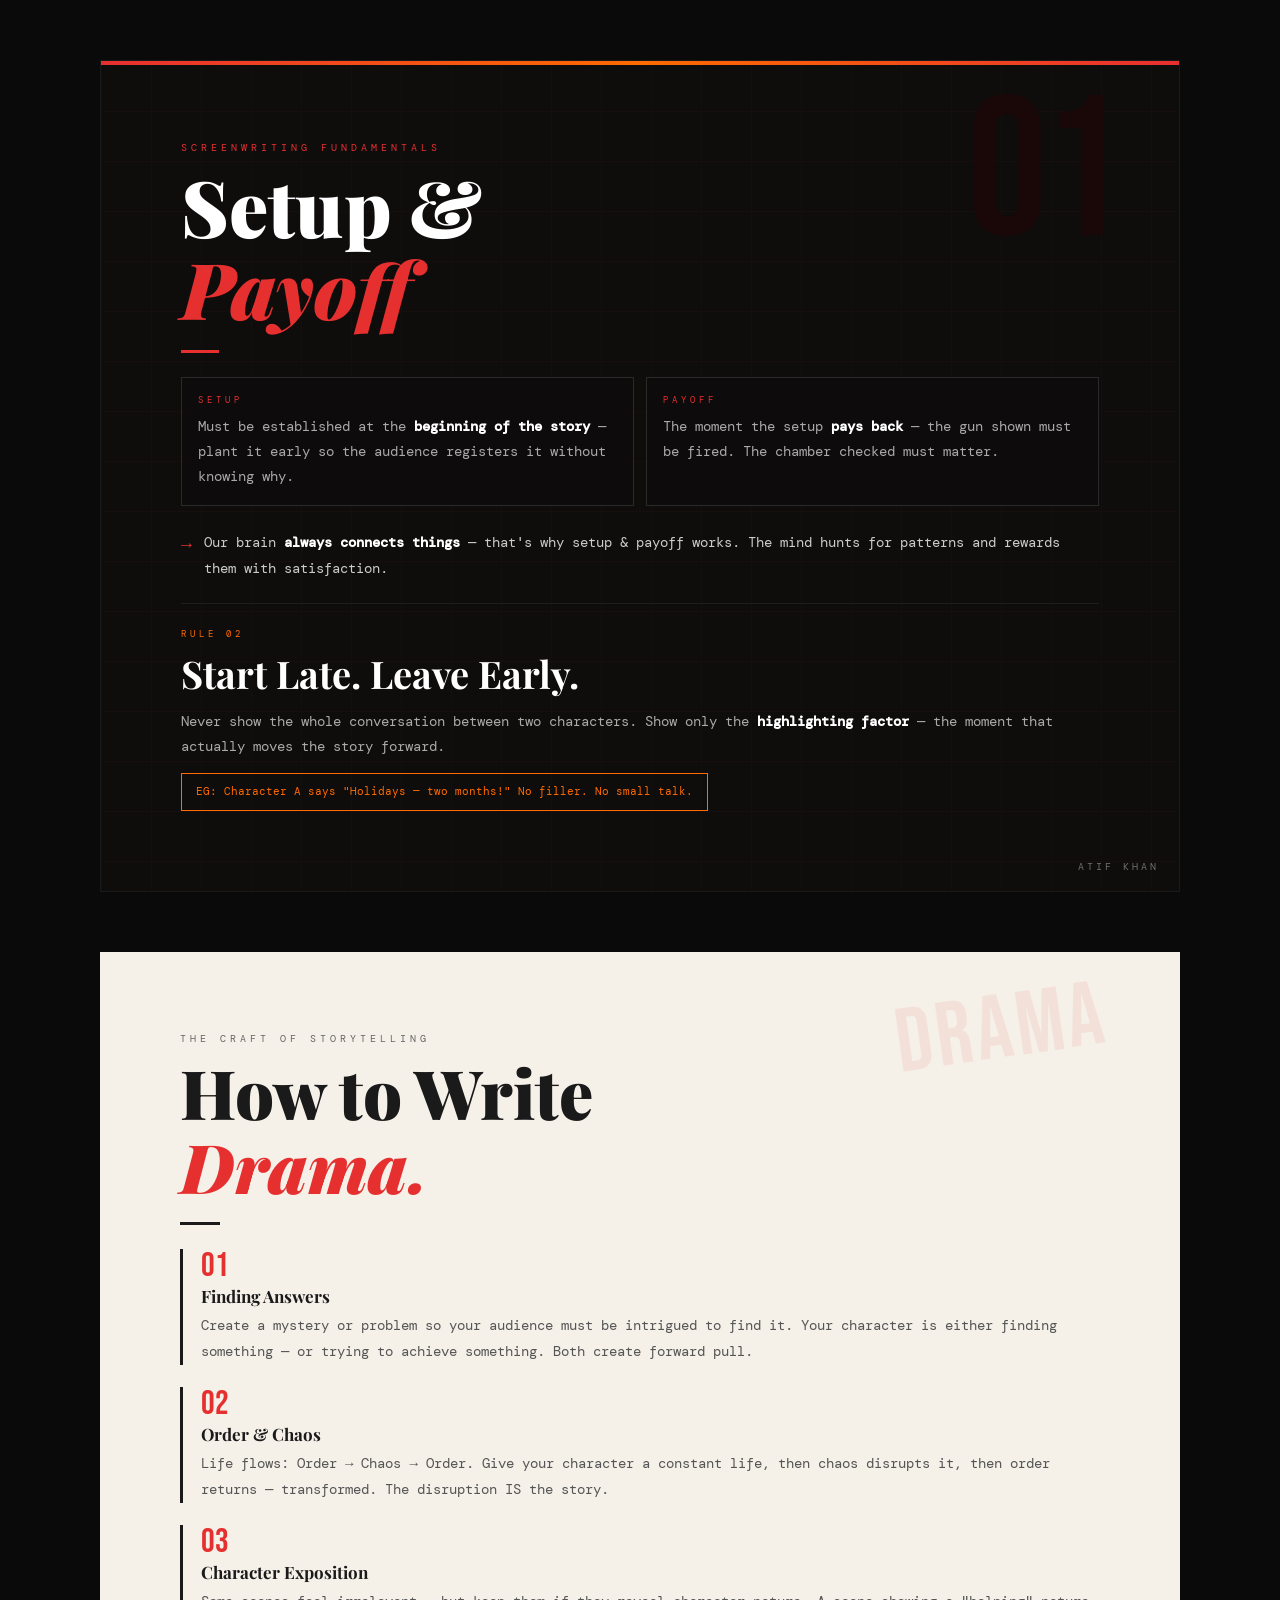
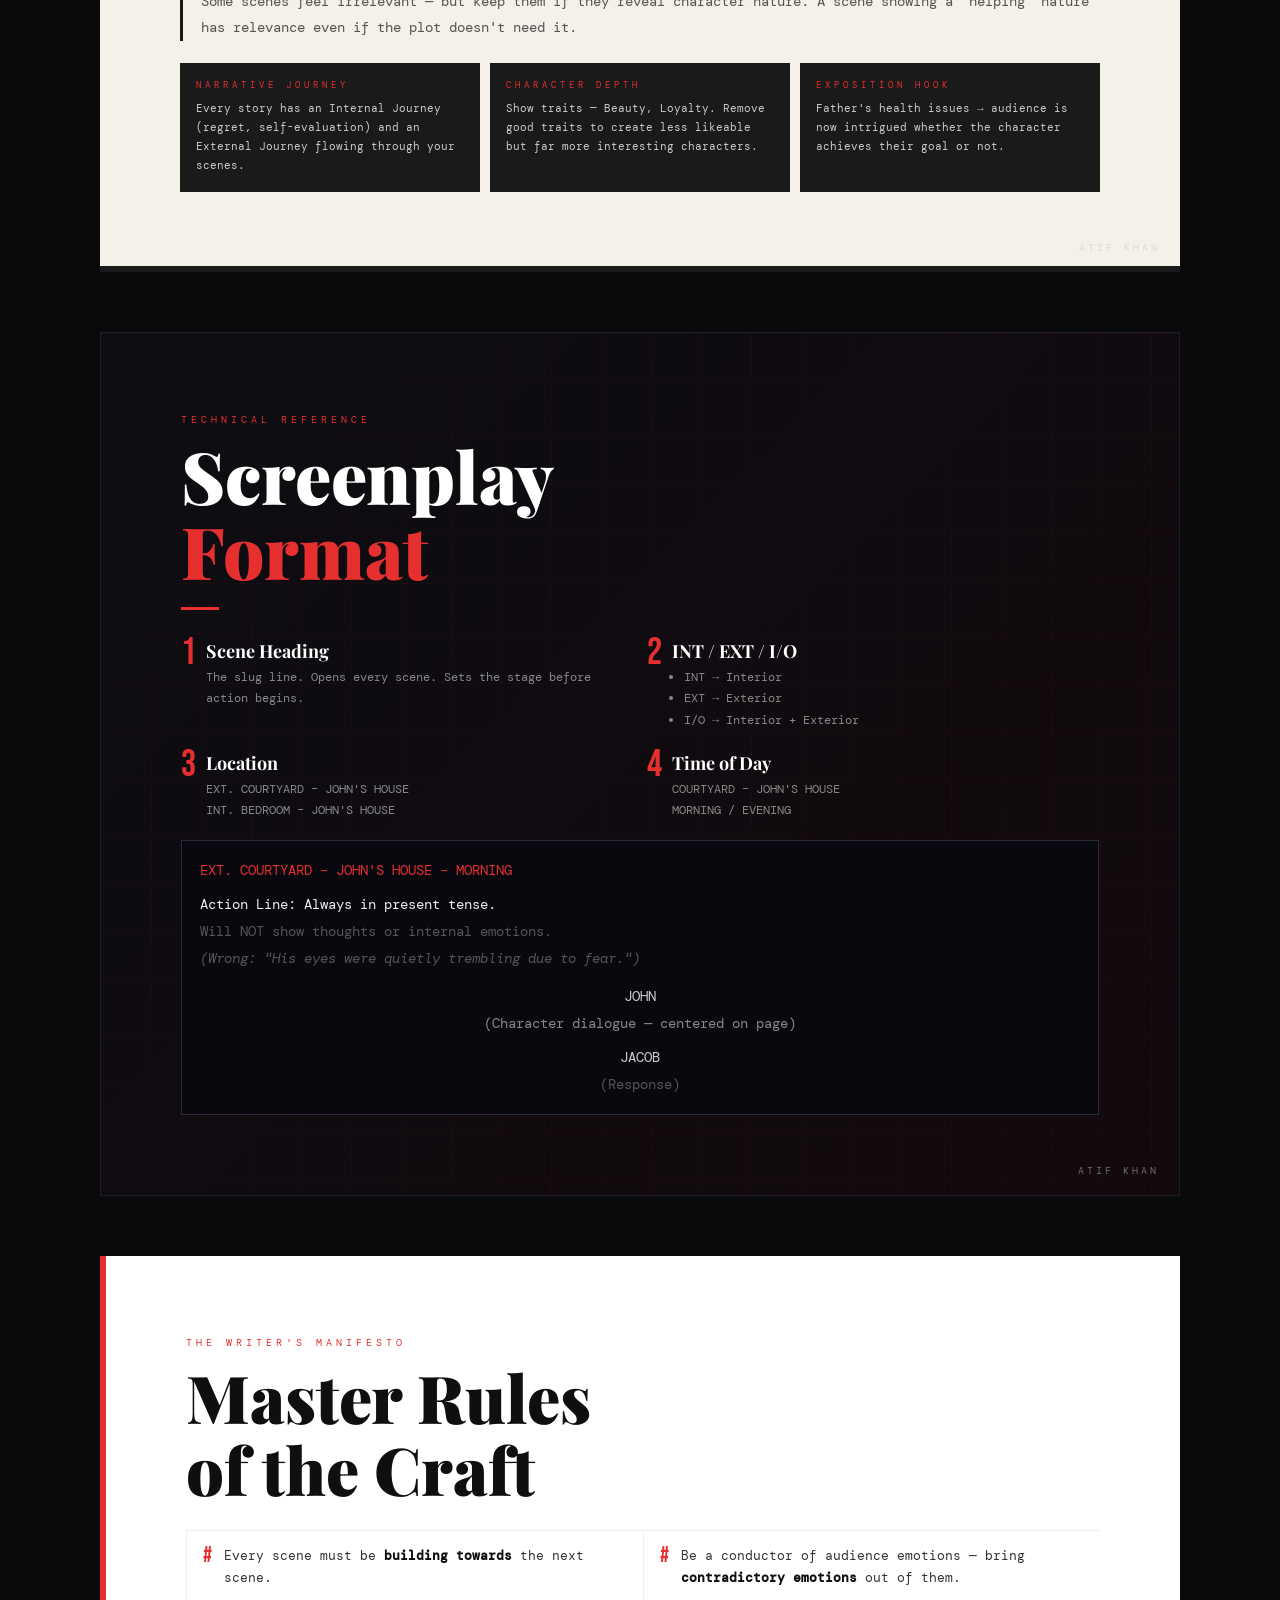
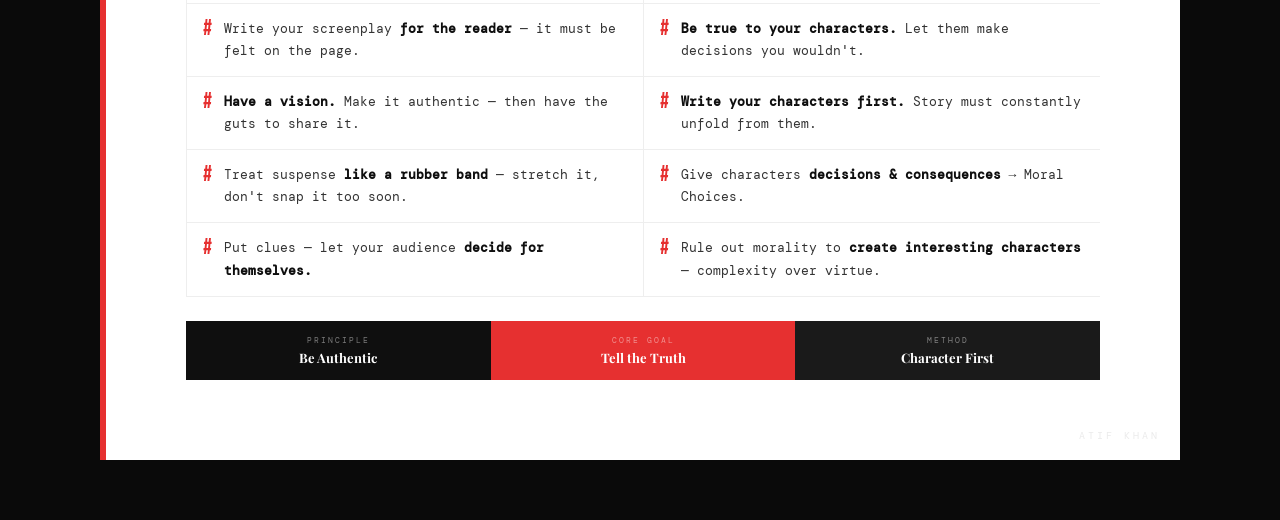
==== commit c6c44e97: "some greater changes" ====
--- a/index.html
+++ b/index.html
@@ -9,26 +9,20 @@
   :root {
     --red: #e63030;
     --orange: #ff6b00;
-    --white: #ffffff;
     --off-white: #f5f0e8;
     --dark: #0f0c0c;
     --darker: #0a0a0a;
-    --card-dark: #0d0d12;
-  }
-
+  }
   * { margin: 0; padding: 0; box-sizing: border-box; }
-
   body {
     background: var(--darker);
     display: flex;
     flex-direction: column;
     align-items: center;
-    gap: clamp(32px, 5vw, 60px);
-    padding: clamp(24px, 5vw, 60px) clamp(16px, 4vw, 20px);
-    font-family: 'DM Mono', monospace;
-  }
-
-  /* ── CARD BASE ── */
+    gap: 32px;
+    padding: 24px 16px;
+    font-family: 'DM Mono', monospace;
+  }
   .card {
     width: 100%;
     max-width: 1080px;
@@ -38,511 +32,207 @@
     flex-direction: column;
     justify-content: center;
   }
-
   .watermark {
     position: absolute;
-    bottom: clamp(16px, 3vw, 36px);
-    right: clamp(20px, 4vw, 44px);
-    font-family: 'DM Mono', monospace;
-    font-size: clamp(9px, 1.2vw, 13px);
+    bottom: 18px; right: 20px;
+    font-family: 'DM Mono', monospace;
+    font-size: 10px;
     letter-spacing: 3px;
     text-transform: uppercase;
-    opacity: 0.45;
+    opacity: 0.4;
     color: #fff;
   }
-
-  /* ════════════════════════
-     CARD 1 — SETUP & PAYOFF
-  ════════════════════════ */
-  .card1 {
-    background: var(--dark);
-    border: 1px solid #1a1a1a;
-    padding: clamp(32px, 6vw, 80px);
-    min-height: clamp(480px, 80vw, 1080px);
-  }
-
-  .card1::before {
-    content: '';
-    position: absolute;
-    top: 0; left: 0; right: 0;
-    height: 4px;
-    background: linear-gradient(90deg, var(--red), var(--orange), var(--red));
-  }
-
+  .content { position: relative; z-index: 1; }
   .grid-bg {
     position: absolute; inset: 0;
     background-image:
       linear-gradient(rgba(230,48,48,0.03) 1px, transparent 1px),
       linear-gradient(90deg, rgba(230,48,48,0.03) 1px, transparent 1px);
-    background-size: clamp(40px, 6vw, 60px) clamp(40px, 6vw, 60px);
+    background-size: 50px 50px;
     pointer-events: none;
   }
 
+  /* CARD 1 */
+  .card1 { background: var(--dark); border: 1px solid #1a1a1a; padding: 36px 22px 40px; }
+  .card1::before {
+    content: '';
+    position: absolute; top: 0; left: 0; right: 0; height: 4px;
+    background: linear-gradient(90deg, var(--red), var(--orange), var(--red));
+  }
   .card1 .big-num {
     font-family: 'Bebas Neue', sans-serif;
-    font-size: clamp(100px, 18vw, 200px);
-    line-height: 1;
-    color: #1a0808;
-    position: absolute;
-    top: 20px; right: clamp(16px, 4vw, 60px);
-    letter-spacing: -4px;
-    user-select: none;
-    pointer-events: none;
-  }
-
-  .content { position: relative; z-index: 1; }
-
+    font-size: 110px; line-height: 1; color: #1a0808;
+    position: absolute; top: 14px; right: 14px;
+    letter-spacing: -4px; user-select: none; pointer-events: none;
+  }
   .label {
     font-family: 'DM Mono', monospace;
-    font-size: clamp(9px, 1.3vw, 11px);
-    letter-spacing: clamp(3px, 1vw, 6px);
-    text-transform: uppercase;
-    color: var(--red);
-    margin-bottom: clamp(10px, 2vw, 18px);
-  }
-
+    font-size: 10px; letter-spacing: 4px; text-transform: uppercase;
+    color: var(--red); margin-bottom: 12px;
+  }
   .card1 h1 {
     font-family: 'Playfair Display', serif;
-    font-size: clamp(38px, 7vw, 78px);
-    font-weight: 900;
-    color: #fff;
-    line-height: 1.05;
-    margin-bottom: clamp(28px, 5vw, 50px);
-  }
-
+    font-size: 40px; font-weight: 900; color: #fff; line-height: 1.05;
+    margin-bottom: 20px;
+  }
   .card1 h1 span { color: var(--red); font-style: italic; }
-
-  .divider {
-    width: clamp(32px, 5vw, 52px);
-    height: 3px;
-    background: var(--red);
-    margin-bottom: clamp(28px, 5vw, 46px);
-  }
-
-  .two-col {
-    display: grid;
-    grid-template-columns: 1fr 1fr;
-    gap: clamp(14px, 3vw, 28px);
-    margin-bottom: clamp(28px, 5vw, 44px);
-  }
-
-  @media (max-width: 480px) {
-    .two-col { grid-template-columns: 1fr; }
-  }
-
-  .box {
-    border: 1px solid #2a2a2a;
-    padding: clamp(16px, 3vw, 28px);
-    background: #0d0b0b;
-  }
-
+  .divider { width: 38px; height: 3px; background: var(--red); margin-bottom: 24px; }
+  .two-col { display: grid; grid-template-columns: 1fr 1fr; gap: 12px; margin-bottom: 24px; }
+  .box { border: 1px solid #2a2a2a; padding: 16px; background: #0d0b0b; }
   .box-label {
     font-family: 'DM Mono', monospace;
-    font-size: clamp(8px, 1.2vw, 10px);
-    letter-spacing: clamp(3px, 1vw, 5px);
-    color: var(--red);
-    text-transform: uppercase;
-    margin-bottom: clamp(8px, 1.5vw, 14px);
-  }
-
-  .box p {
-    font-family: 'DM Mono', monospace;
-    font-size: clamp(11px, 1.5vw, 14px);
-    line-height: 1.8;
-    color: #aaa;
-  }
-
+    font-size: 9px; letter-spacing: 4px; color: var(--red);
+    text-transform: uppercase; margin-bottom: 8px;
+  }
+  .box p { font-family: 'DM Mono', monospace; font-size: 12px; line-height: 1.8; color: #aaa; }
   .box p strong { color: #fff; }
-
-  .rule {
-    border: none;
-    border-top: 1px solid #1e1e1e;
-    margin: clamp(20px, 4vw, 36px) 0;
-  }
-
-  .insight {
-    display: flex;
-    align-items: flex-start;
-    gap: clamp(10px, 2vw, 18px);
-  }
-
-  .insight .arrow {
-    font-size: clamp(16px, 2.5vw, 24px);
-    color: var(--red);
-    margin-top: 2px;
-    flex-shrink: 0;
-  }
-
-  .insight p {
-    font-family: 'DM Mono', monospace;
-    font-size: clamp(11px, 1.5vw, 15px);
-    line-height: 1.8;
-    color: #ccc;
-  }
-
+  .rule { border: none; border-top: 1px solid #1e1e1e; margin: 22px 0; }
+  .insight { display: flex; align-items: flex-start; gap: 12px; }
+  .insight .arrow { font-size: 18px; color: var(--red); margin-top: 2px; flex-shrink: 0; }
+  .insight p { font-family: 'DM Mono', monospace; font-size: 12px; line-height: 1.8; color: #ccc; }
   .insight p strong { color: #fff; }
-
-  .sub-rule { margin-top: clamp(24px, 4vw, 40px); }
-
+  .sub-rule { margin-top: 24px; }
   .label2 {
     font-family: 'DM Mono', monospace;
-    font-size: clamp(8px, 1.2vw, 10px);
-    letter-spacing: clamp(3px, 1vw, 5px);
-    color: var(--orange);
-    text-transform: uppercase;
-    margin-bottom: clamp(8px, 1.5vw, 10px);
-  }
-
+    font-size: 9px; letter-spacing: 4px; color: var(--orange);
+    text-transform: uppercase; margin-bottom: 8px;
+  }
   .sub-rule h2 {
     font-family: 'Playfair Display', serif;
-    font-size: clamp(22px, 4vw, 38px);
-    font-weight: 700;
-    color: #fff;
-    margin-bottom: clamp(10px, 2vw, 14px);
-  }
-
-  .sub-rule p {
-    font-family: 'DM Mono', monospace;
-    font-size: clamp(11px, 1.5vw, 14px);
-    line-height: 1.8;
-    color: #aaa;
-  }
-
+    font-size: 24px; font-weight: 700; color: #fff; margin-bottom: 10px;
+  }
+  .sub-rule p { font-family: 'DM Mono', monospace; font-size: 12px; line-height: 1.8; color: #aaa; }
   .example-tag {
-    display: inline-block;
-    margin-top: clamp(12px, 2vw, 18px);
-    padding: clamp(8px, 1.5vw, 10px) clamp(14px, 2.5vw, 20px);
-    border: 1px solid var(--orange);
-    font-family: 'DM Mono', monospace;
-    font-size: clamp(10px, 1.4vw, 13px);
-    color: var(--orange);
-    line-height: 1.6;
-  }
-
-  /* ════════════════════════
-     CARD 2 — HOW TO WRITE DRAMA
-  ════════════════════════ */
-  .card2 {
-    background: var(--off-white);
-    padding: clamp(32px, 6vw, 80px);
-    min-height: clamp(480px, 80vw, 1080px);
-  }
-
+    display: inline-block; margin-top: 14px;
+    padding: 9px 14px; border: 1px solid var(--orange);
+    font-family: 'DM Mono', monospace; font-size: 11px; color: var(--orange); line-height: 1.6;
+  }
+
+  /* CARD 2 */
+  .card2 { background: var(--off-white); padding: 36px 22px 44px; }
   .card2::after {
-    content: '';
-    position: absolute;
-    bottom: 0; left: 0;
-    width: 100%; height: 6px;
-    background: #1a1a1a;
-  }
-
+    content: ''; position: absolute; bottom: 0; left: 0;
+    width: 100%; height: 6px; background: #1a1a1a;
+  }
   .card2 .stamp {
-    position: absolute;
-    top: clamp(30px, 5vw, 64px);
-    right: clamp(20px, 5vw, 72px);
-    font-family: 'Bebas Neue', sans-serif;
-    font-size: clamp(48px, 9vw, 90px);
-    font-weight: 900;
-    color: var(--red);
-    opacity: 0.08;
-    letter-spacing: 4px;
-    transform: rotate(-8deg);
-    user-select: none;
-  }
-
-  .card2 .label {
-    font-family: 'DM Mono', monospace;
-    font-size: clamp(9px, 1.3vw, 10px);
-    letter-spacing: clamp(3px, 1vw, 6px);
-    text-transform: uppercase;
-    color: #666;
-    margin-bottom: clamp(10px, 2vw, 14px);
-  }
-
+    position: absolute; top: 24px; right: 16px;
+    font-family: 'Bebas Neue', sans-serif; font-size: 56px;
+    color: var(--red); opacity: 0.08; letter-spacing: 4px;
+    transform: rotate(-8deg); user-select: none;
+  }
+  .card2 .label { font-size: 10px; letter-spacing: 4px; color: #666; margin-bottom: 10px; }
   .card2 h1 {
     font-family: 'Playfair Display', serif;
-    font-size: clamp(36px, 6.5vw, 68px);
-    font-weight: 900;
-    color: #1a1a1a;
-    line-height: 1.1;
-  }
-
+    font-size: 38px; font-weight: 900; color: #1a1a1a; line-height: 1.1;
+  }
   .card2 h1 em { color: var(--red); }
-
-  .card2 .divider2 {
-    width: clamp(40px, 6vw, 60px);
-    height: 3px;
-    background: #1a1a1a;
-    margin: clamp(18px, 3vw, 28px) 0 clamp(28px, 5vw, 44px);
-  }
-
-  .method-block {
-    margin-bottom: clamp(22px, 4vw, 36px);
-    padding-left: clamp(16px, 3vw, 28px);
-    border-left: 3px solid #1a1a1a;
-  }
-
+  .card2 .divider2 { width: 40px; height: 3px; background: #1a1a1a; margin: 18px 0 24px; }
+  .method-block { margin-bottom: 22px; padding-left: 18px; border-left: 3px solid #1a1a1a; }
   .method-block .num {
-    font-family: 'Bebas Neue', sans-serif;
-    font-size: clamp(32px, 5vw, 48px);
-    color: var(--red);
-    line-height: 1;
-    margin-bottom: 2px;
-  }
-
+    font-family: 'Bebas Neue', sans-serif; font-size: 34px;
+    color: var(--red); line-height: 1; margin-bottom: 2px;
+  }
   .method-block h3 {
-    font-family: 'Playfair Display', serif;
-    font-size: clamp(17px, 2.5vw, 24px);
-    font-weight: 700;
-    color: #1a1a1a;
-    margin-bottom: clamp(6px, 1.2vw, 10px);
-  }
-
-  .method-block p {
-    font-family: 'DM Mono', monospace;
-    font-size: clamp(10px, 1.4vw, 13px);
-    line-height: 1.85;
-    color: #555;
-  }
-
-  .three-grid {
-    display: grid;
-    grid-template-columns: 1fr 1fr 1fr;
-    gap: clamp(10px, 2vw, 20px);
-    margin-top: clamp(20px, 4vw, 36px);
-  }
-
-  @media (max-width: 600px) {
-    .three-grid { grid-template-columns: 1fr; }
-  }
-
-  .mini-card {
-    background: #1a1a1a;
-    padding: clamp(14px, 2.5vw, 22px);
-  }
-
+    font-family: 'Playfair Display', serif; font-size: 17px;
+    font-weight: 700; color: #1a1a1a; margin-bottom: 6px;
+  }
+  .method-block p { font-family: 'DM Mono', monospace; font-size: 12px; line-height: 1.85; color: #555; }
+  .three-grid { display: grid; grid-template-columns: 1fr; gap: 10px; margin-top: 18px; }
+  .mini-card { background: #1a1a1a; padding: 16px; }
   .mc-label {
-    font-family: 'DM Mono', monospace;
-    font-size: clamp(8px, 1.1vw, 9px);
-    letter-spacing: 4px;
-    color: var(--red);
-    text-transform: uppercase;
-    margin-bottom: clamp(6px, 1.2vw, 10px);
-  }
-
-  .mini-card p {
-    font-family: 'DM Mono', monospace;
-    font-size: clamp(10px, 1.3vw, 12px);
-    line-height: 1.75;
-    color: #ccc;
-  }
-
+    font-family: 'DM Mono', monospace; font-size: 9px; letter-spacing: 4px;
+    color: var(--red); text-transform: uppercase; margin-bottom: 8px;
+  }
+  .mini-card p { font-family: 'DM Mono', monospace; font-size: 11px; line-height: 1.75; color: #ccc; }
   .card2 .watermark { color: rgba(26,26,26,0.25); }
 
-  /* ════════════════════════
-     CARD 3 — SCREENPLAY FORMAT
-  ════════════════════════ */
+  /* CARD 3 */
   .card3 {
     background: linear-gradient(135deg, #0d0d12 0%, #12090d 100%);
-    padding: clamp(32px, 6vw, 80px);
-    border: 1px solid #1c1c2a;
-    min-height: clamp(480px, 80vw, 1080px);
-  }
-
+    padding: 36px 22px; border: 1px solid #1c1c2a;
+  }
   .card3 .grid-bg {
     position: absolute; inset: 0;
     background-image:
       linear-gradient(rgba(230,48,48,0.04) 1px, transparent 1px),
       linear-gradient(90deg, rgba(230,48,48,0.04) 1px, transparent 1px);
-    background-size: clamp(40px, 6vw, 60px) clamp(40px, 6vw, 60px);
-  }
-
-  .card3 .label {
-    font-family: 'DM Mono', monospace;
-    font-size: clamp(9px, 1.3vw, 10px);
-    letter-spacing: clamp(3px, 1vw, 6px);
-    color: var(--red);
-    text-transform: uppercase;
-    margin-bottom: clamp(10px, 2vw, 16px);
-  }
-
-  .card3 h1 {
-    font-family: 'Playfair Display', serif;
-    font-size: clamp(38px, 7vw, 72px);
-    font-weight: 900;
-    color: #fff;
-    line-height: 1.05;
-  }
-
+    background-size: 50px 50px;
+  }
+  .card3 .label { font-size: 10px; letter-spacing: 4px; color: var(--red); text-transform: uppercase; margin-bottom: 12px; }
+  .card3 h1 { font-family: 'Playfair Display', serif; font-size: 40px; font-weight: 900; color: #fff; line-height: 1.05; }
   .card3 h1 span { color: var(--red); }
-
-  .card3 .divider {
-    width: clamp(32px, 5vw, 52px);
-    height: 3px;
-    background: var(--red);
-    margin: clamp(18px, 3vw, 28px) 0 clamp(28px, 5vw, 44px);
-  }
-
-  .format-row {
-    display: grid;
-    grid-template-columns: 1fr 1fr;
-    gap: clamp(14px, 3vw, 24px);
-    margin-bottom: clamp(14px, 3vw, 24px);
-  }
-
-  @media (max-width: 520px) {
-    .format-row { grid-template-columns: 1fr; }
-  }
-
-  .format-item { display: flex; gap: clamp(10px, 2vw, 18px); align-items: flex-start; }
-
-  .fi-num {
-    font-family: 'Bebas Neue', sans-serif;
-    font-size: clamp(36px, 6vw, 52px);
-    color: var(--red);
-    line-height: 1;
-    flex-shrink: 0;
-  }
-
-  .fi-body h4 {
-    font-family: 'Playfair Display', serif;
-    font-size: clamp(14px, 2vw, 18px);
-    font-weight: 700;
-    color: #fff;
-    margin-bottom: 4px;
-    margin-top: 6px;
-  }
-
-  .fi-body p, .fi-body ul {
-    font-family: 'DM Mono', monospace;
-    font-size: clamp(10px, 1.4vw, 12px);
-    line-height: 1.8;
-    color: #888;
-  }
-
-  .fi-body ul { padding-left: 14px; }
-
+  .card3 .divider { width: 38px; height: 3px; background: var(--red); margin: 18px 0 24px; }
+  .format-row { display: grid; grid-template-columns: 1fr 1fr; gap: 14px; margin-bottom: 14px; }
+  .format-item { display: flex; gap: 10px; align-items: flex-start; }
+  .fi-num { font-family: 'Bebas Neue', sans-serif; font-size: 38px; color: var(--red); line-height: 1; flex-shrink: 0; }
+  .fi-body h4 { font-family: 'Playfair Display', serif; font-size: 13px; font-weight: 700; color: #fff; margin-bottom: 4px; margin-top: 5px; }
+  .fi-body p, .fi-body ul { font-family: 'DM Mono', monospace; font-size: 11px; line-height: 1.8; color: #888; }
+  .fi-body ul { padding-left: 12px; }
   .terminal-box {
-    margin-top: clamp(20px, 4vw, 32px);
-    border: 1px solid #2a2a3a;
-    background: #08080e;
-    padding: clamp(16px, 3vw, 28px) clamp(18px, 3.5vw, 32px);
-    font-family: 'DM Mono', monospace;
-    font-size: clamp(10px, 1.4vw, 13px);
-    color: #777;
-    line-height: 2;
-  }
-
+    margin-top: 18px; border: 1px solid #2a2a3a; background: #08080e;
+    padding: 16px 18px; font-family: 'DM Mono', monospace; font-size: 11px;
+    color: #777; line-height: 1.9; word-break: break-word;
+  }
   .t-red { color: var(--red); }
   .t-white { color: #eee; }
-  .t-center { text-align: center; }
-
-  /* ════════════════════════
-     CARD 4 — MASTER RULES
-  ════════════════════════ */
-  .card4 {
-    background: #fff;
-    padding: clamp(32px, 6vw, 80px);
-    border-left: clamp(5px, 1vw, 10px) solid var(--red);
-    min-height: clamp(480px, 80vw, 1080px);
-  }
-
-  .card4 .label {
-    font-family: 'DM Mono', monospace;
-    font-size: clamp(9px, 1.3vw, 10px);
-    letter-spacing: clamp(3px, 1vw, 6px);
-    color: var(--red);
-    text-transform: uppercase;
-    margin-bottom: clamp(10px, 2vw, 16px);
-  }
-
+
+  /* CARD 4 */
+  .card4 { background: #fff; padding: 36px 22px; border-left: 6px solid var(--red); }
+  .card4 .label { font-size: 10px; letter-spacing: 4px; color: var(--red); text-transform: uppercase; margin-bottom: 12px; }
   .card4 h1 {
-    font-family: 'Playfair Display', serif;
-    font-size: clamp(34px, 6vw, 66px);
-    font-weight: 900;
-    color: #0f0f0f;
-    line-height: 1.1;
-    margin-bottom: clamp(24px, 5vw, 46px);
-  }
-
-  .rule-list {
-    display: grid;
-    grid-template-columns: 1fr 1fr;
-    gap: 0;
-    border-top: 1px solid #eee;
-    border-left: 1px solid #eee;
-  }
-
-  @media (max-width: 500px) {
-    .rule-list { grid-template-columns: 1fr; }
-    .rule-item { border-right: 1px solid #eee !important; }
-  }
-
+    font-family: 'Playfair Display', serif; font-size: 36px;
+    font-weight: 900; color: #0f0f0f; line-height: 1.1; margin-bottom: 24px;
+  }
+  .rule-list { display: grid; grid-template-columns: 1fr; border-top: 1px solid #eee; border-left: 1px solid #eee; }
   .rule-item {
-    display: flex;
-    align-items: flex-start;
-    gap: clamp(10px, 2vw, 14px);
-    padding: clamp(14px, 2.5vw, 22px) clamp(14px, 2.5vw, 22px);
-    border-bottom: 1px solid #eee;
-    border-right: 1px solid #eee;
-  }
-
-  .rule-item:nth-child(2n) { border-right: none; }
-
-  .rule-item .hash {
-    font-family: 'Bebas Neue', sans-serif;
-    font-size: clamp(20px, 3vw, 28px);
-    color: var(--red);
-    flex-shrink: 0;
-    line-height: 1;
-  }
-
-  .rule-item p {
-    font-family: 'DM Mono', monospace;
-    font-size: clamp(10px, 1.4vw, 13px);
-    line-height: 1.7;
-    color: #333;
-  }
-
+    display: flex; align-items: flex-start; gap: 12px;
+    padding: 14px 16px; border-bottom: 1px solid #eee; border-right: 1px solid #eee;
+  }
+  .rule-item .hash { font-family: 'Bebas Neue', sans-serif; font-size: 22px; color: var(--red); flex-shrink: 0; line-height: 1; }
+  .rule-item p { font-family: 'DM Mono', monospace; font-size: 12px; line-height: 1.7; color: #333; }
   .rule-item p strong { color: #0f0f0f; font-weight: 600; }
-
-  .bottom-bar {
-    margin-top: clamp(24px, 5vw, 40px);
-    display: flex;
-  }
-
-  .bbar-item {
-    flex: 1;
-    padding: clamp(14px, 3vw, 22px);
-    text-align: center;
-  }
-
+  .bottom-bar { margin-top: 24px; display: flex; }
+  .bbar-item { flex: 1; padding: 14px 6px; text-align: center; }
   .bbar-item:nth-child(1) { background: #0f0f0f; }
   .bbar-item:nth-child(2) { background: var(--red); }
   .bbar-item:nth-child(3) { background: #1a1a1a; }
-
-  .bi-label {
-    font-family: 'DM Mono', monospace;
-    font-size: clamp(7px, 1.1vw, 9px);
-    letter-spacing: 3px;
-    color: rgba(255,255,255,0.45);
-    text-transform: uppercase;
-    margin-bottom: 5px;
-  }
-
-  .bi-val {
-    font-family: 'Playfair Display', serif;
-    font-size: clamp(12px, 1.8vw, 17px);
-    font-weight: 700;
-    color: #fff;
-  }
-
+  .bi-label { font-family: 'DM Mono', monospace; font-size: 8px; letter-spacing: 2px; color: rgba(255,255,255,0.45); text-transform: uppercase; margin-bottom: 4px; }
+  .bi-val { font-family: 'Playfair Display', serif; font-size: 13px; font-weight: 700; color: #fff; }
   .card4 .watermark { color: rgba(15,15,15,0.2); }
+
+  /* TABLET 600px+ */
+  @media (min-width: 600px) {
+    body { padding: 48px 24px; gap: 48px; }
+    .card1, .card2, .card3, .card4 { padding: 56px 48px; }
+    .card1 h1 { font-size: 58px; } .card2 h1 { font-size: 52px; }
+    .card3 h1 { font-size: 54px; } .card4 h1 { font-size: 50px; }
+    .card1 .big-num { font-size: 160px; right: 30px; }
+    .card2 .stamp { font-size: 72px; right: 44px; }
+    .sub-rule h2 { font-size: 30px; }
+    .three-grid { grid-template-columns: 1fr 1fr 1fr; }
+    .rule-list { grid-template-columns: 1fr 1fr; }
+    .rule-item:nth-child(2n) { border-right: none; }
+    .box p, .insight p, .sub-rule p, .method-block p, .terminal-box, .rule-item p { font-size: 13px; }
+  }
+
+  /* DESKTOP 900px+ */
+  @media (min-width: 900px) {
+    body { padding: 60px 20px; gap: 60px; }
+    .card1, .card2, .card3, .card4 { padding: 80px; }
+    .card1 h1 { font-size: 78px; } .card2 h1 { font-size: 68px; }
+    .card3 h1 { font-size: 72px; } .card4 h1 { font-size: 66px; }
+    .card1 .big-num { font-size: 200px; right: 60px; }
+    .card2 .stamp { font-size: 90px; right: 72px; }
+    .sub-rule h2 { font-size: 38px; }
+    .box p, .insight p, .sub-rule p, .method-block p, .terminal-box { font-size: 14px; }
+    .rule-item p { font-size: 13px; }
+    .fi-body h4 { font-size: 18px; } .fi-body p, .fi-body ul { font-size: 12px; }
+  }
 </style>
 </head>
 <body>
 
-<!-- CARD 1: SETUP & PAYOFF -->
+<!-- CARD 1 -->
 <div class="card card1">
   <div class="grid-bg"></div>
   <div class="big-num">01</div>
@@ -575,7 +265,7 @@
   <div class="watermark">Atif Khan</div>
 </div>
 
-<!-- CARD 2: HOW TO WRITE DRAMA -->
+<!-- CARD 2 -->
 <div class="card card2">
   <div class="stamp">DRAMA</div>
   <div class="content">
@@ -615,7 +305,7 @@
   <div class="watermark">Atif Khan</div>
 </div>
 
-<!-- CARD 3: SCREENPLAY FORMAT -->
+<!-- CARD 3 -->
 <div class="card card3">
   <div class="grid-bg"></div>
   <div class="content">
@@ -661,76 +351,37 @@
     <div class="terminal-box">
       <div class="t-red">EXT. COURTYARD – JOHN'S HOUSE – MORNING</div>
       <div class="t-white" style="margin-top:8px">Action Line: Always in present tense.</div>
-      <div style="color:#555">Will NOT show thoughts or internal emotions of characters.</div>
-      <div style="color:#555; font-style:italic">(Wrong: "His eyes were quietly trembling due to fear.")</div>
-      <div style="margin-top:14px; text-align:center; color:#ccc;">JOHN</div>
-      <div style="text-align:center; color:#888;">(Character dialogue — centered on page)</div>
-      <div style="margin-top:10px; text-align:center; color:#ccc;">JACOB</div>
-      <div style="text-align:center; color:#555;">(Response)</div>
+      <div style="color:#555">Will NOT show thoughts or internal emotions.</div>
+      <div style="color:#555;font-style:italic">(Wrong: "His eyes were quietly trembling due to fear.")</div>
+      <div style="margin-top:12px;text-align:center;color:#ccc">JOHN</div>
+      <div style="text-align:center;color:#888">(Character dialogue — centered on page)</div>
+      <div style="margin-top:8px;text-align:center;color:#ccc">JACOB</div>
+      <div style="text-align:center;color:#555">(Response)</div>
     </div>
   </div>
   <div class="watermark">Atif Khan</div>
 </div>
 
-<!-- CARD 4: MASTER RULES -->
+<!-- CARD 4 -->
 <div class="card card4">
   <div class="label">The Writer's Manifesto</div>
   <h1>Master Rules<br>of the Craft</h1>
   <div class="rule-list">
-    <div class="rule-item">
-      <div class="hash">#</div>
-      <p>Every scene must be <strong>building towards</strong> the next scene.</p>
-    </div>
-    <div class="rule-item">
-      <div class="hash">#</div>
-      <p>Be a conductor of audience emotions — bring <strong>contradictory emotions</strong> out of them.</p>
-    </div>
-    <div class="rule-item">
-      <div class="hash">#</div>
-      <p>Write your screenplay <strong>for the reader</strong> — it must be felt on the page.</p>
-    </div>
-    <div class="rule-item">
-      <div class="hash">#</div>
-      <p><strong>Be true to your characters.</strong> Let them make decisions you wouldn't.</p>
-    </div>
-    <div class="rule-item">
-      <div class="hash">#</div>
-      <p><strong>Have a vision.</strong> Make it authentic — then have the guts to share it.</p>
-    </div>
-    <div class="rule-item">
-      <div class="hash">#</div>
-      <p><strong>Write your characters first.</strong> Story must constantly unfold from them.</p>
-    </div>
-    <div class="rule-item">
-      <div class="hash">#</div>
-      <p>Treat suspense <strong>like a rubber band</strong> — stretch it, don't snap it too soon.</p>
-    </div>
-    <div class="rule-item">
-      <div class="hash">#</div>
-      <p>Give characters <strong>decisions &amp; consequences</strong> → Moral Choices.</p>
-    </div>
-    <div class="rule-item">
-      <div class="hash">#</div>
-      <p>Put clues — let your audience <strong>decide for themselves.</strong></p>
-    </div>
-    <div class="rule-item">
-      <div class="hash">#</div>
-      <p>Rule out morality to <strong>create interesting characters</strong> — complexity over virtue.</p>
-    </div>
+    <div class="rule-item"><div class="hash">#</div><p>Every scene must be <strong>building towards</strong> the next scene.</p></div>
+    <div class="rule-item"><div class="hash">#</div><p>Be a conductor of audience emotions — bring <strong>contradictory emotions</strong> out of them.</p></div>
+    <div class="rule-item"><div class="hash">#</div><p>Write your screenplay <strong>for the reader</strong> — it must be felt on the page.</p></div>
+    <div class="rule-item"><div class="hash">#</div><p><strong>Be true to your characters.</strong> Let them make decisions you wouldn't.</p></div>
+    <div class="rule-item"><div class="hash">#</div><p><strong>Have a vision.</strong> Make it authentic — then have the guts to share it.</p></div>
+    <div class="rule-item"><div class="hash">#</div><p><strong>Write your characters first.</strong> Story must constantly unfold from them.</p></div>
+    <div class="rule-item"><div class="hash">#</div><p>Treat suspense <strong>like a rubber band</strong> — stretch it, don't snap it too soon.</p></div>
+    <div class="rule-item"><div class="hash">#</div><p>Give characters <strong>decisions &amp; consequences</strong> → Moral Choices.</p></div>
+    <div class="rule-item"><div class="hash">#</div><p>Put clues — let your audience <strong>decide for themselves.</strong></p></div>
+    <div class="rule-item"><div class="hash">#</div><p>Rule out morality to <strong>create interesting characters</strong> — complexity over virtue.</p></div>
   </div>
   <div class="bottom-bar">
-    <div class="bbar-item">
-      <div class="bi-label">Principle</div>
-      <div class="bi-val">Be Authentic</div>
-    </div>
-    <div class="bbar-item">
-      <div class="bi-label">Core Goal</div>
-      <div class="bi-val">Tell the Truth</div>
-    </div>
-    <div class="bbar-item">
-      <div class="bi-label">Method</div>
-      <div class="bi-val">Character First</div>
-    </div>
+    <div class="bbar-item"><div class="bi-label">Principle</div><div class="bi-val">Be Authentic</div></div>
+    <div class="bbar-item"><div class="bi-label">Core Goal</div><div class="bi-val">Tell the Truth</div></div>
+    <div class="bbar-item"><div class="bi-label">Method</div><div class="bi-val">Character First</div></div>
   </div>
   <div class="watermark">Atif Khan</div>
 </div>
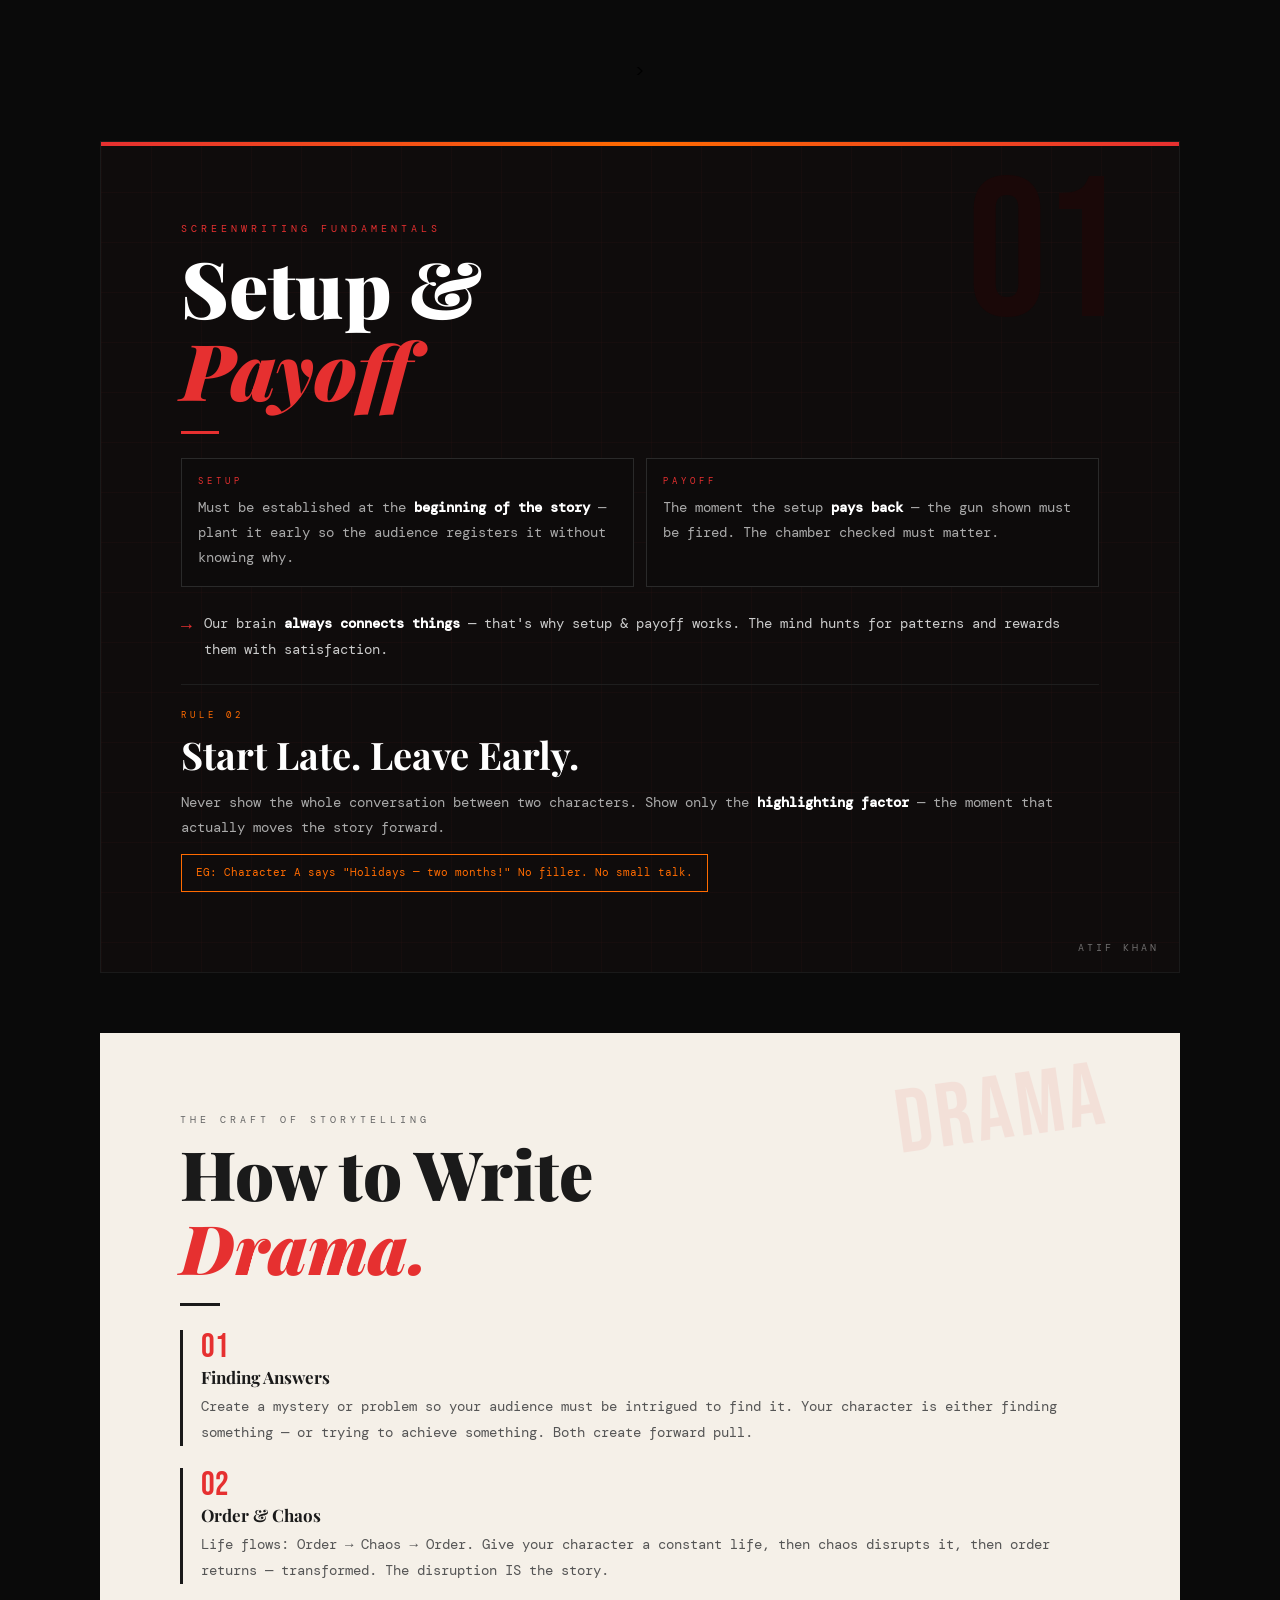
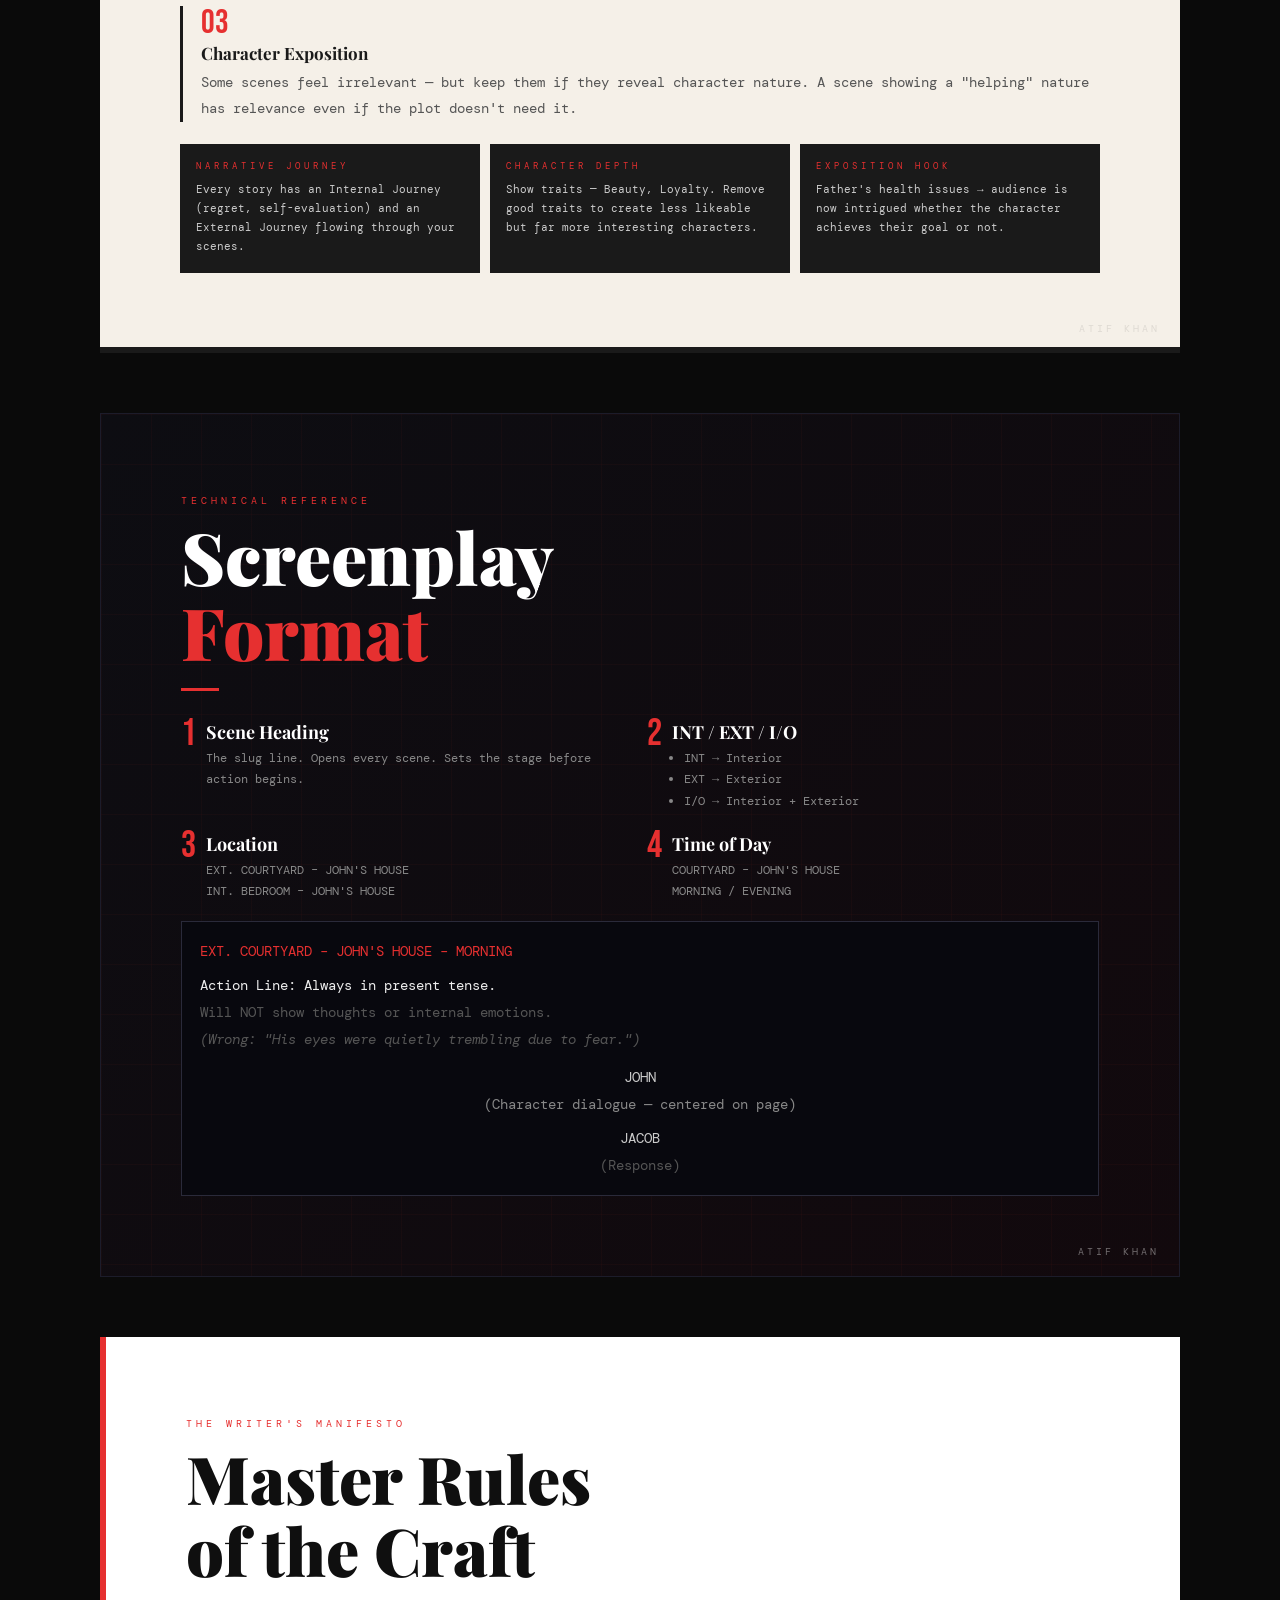
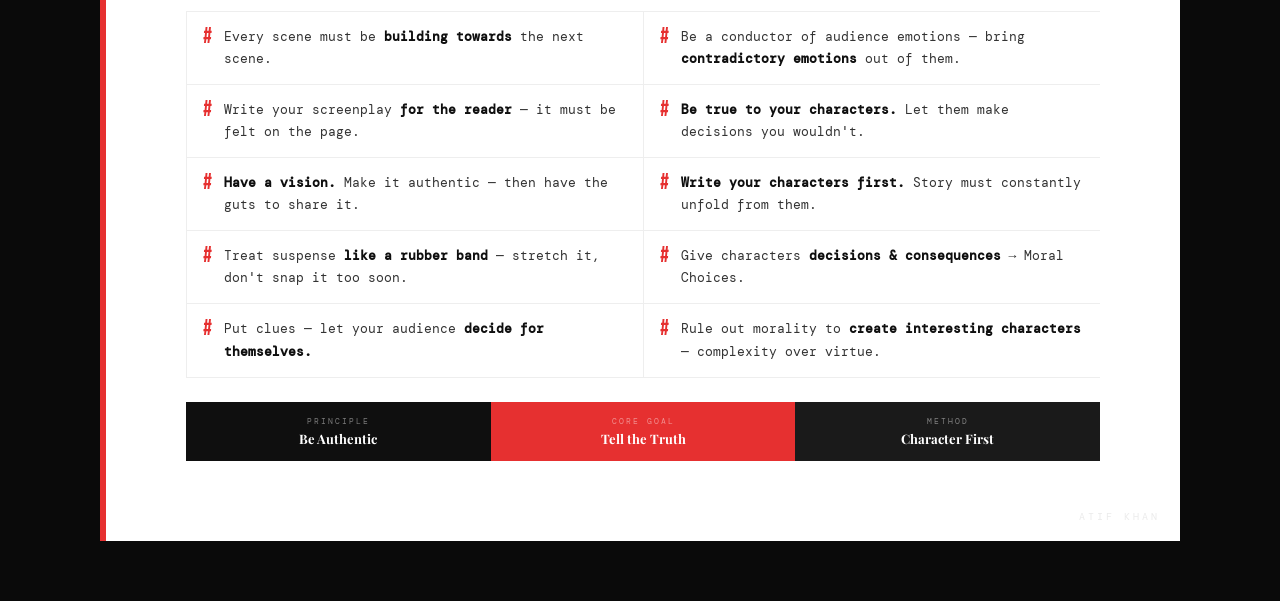
==== commit 24a7af6f: "some basic changes" ====
--- a/index.html
+++ b/index.html
@@ -1,6 +1,6 @@
 <!DOCTYPE html>
 <html lang="en">
-<head>
+<head <meta http-equiv="Cache-Control" content="no-cache, no-store, must-revalidate"> >
 <meta charset="UTF-8">
 <meta name="viewport" content="width=device-width, initial-scale=1.0">
 <title>Screenplay Notes — Atif Khan</title>
